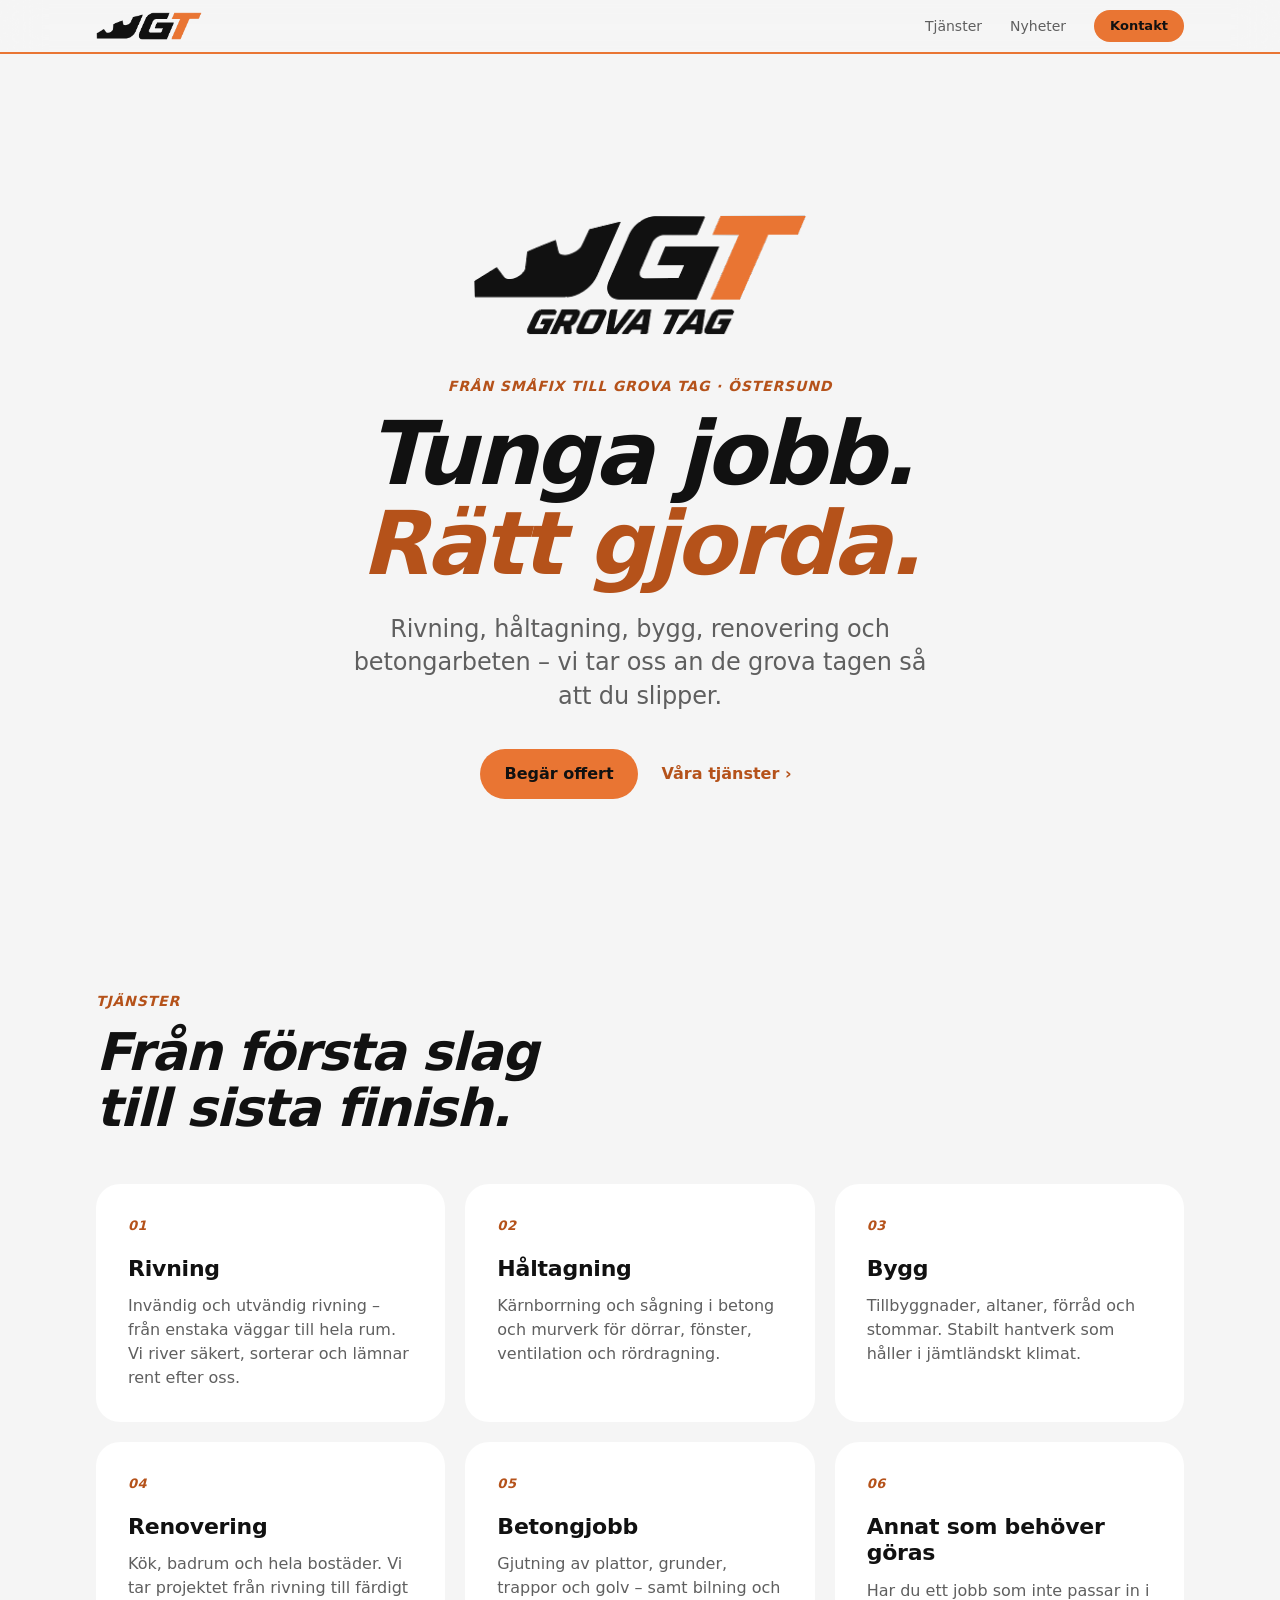
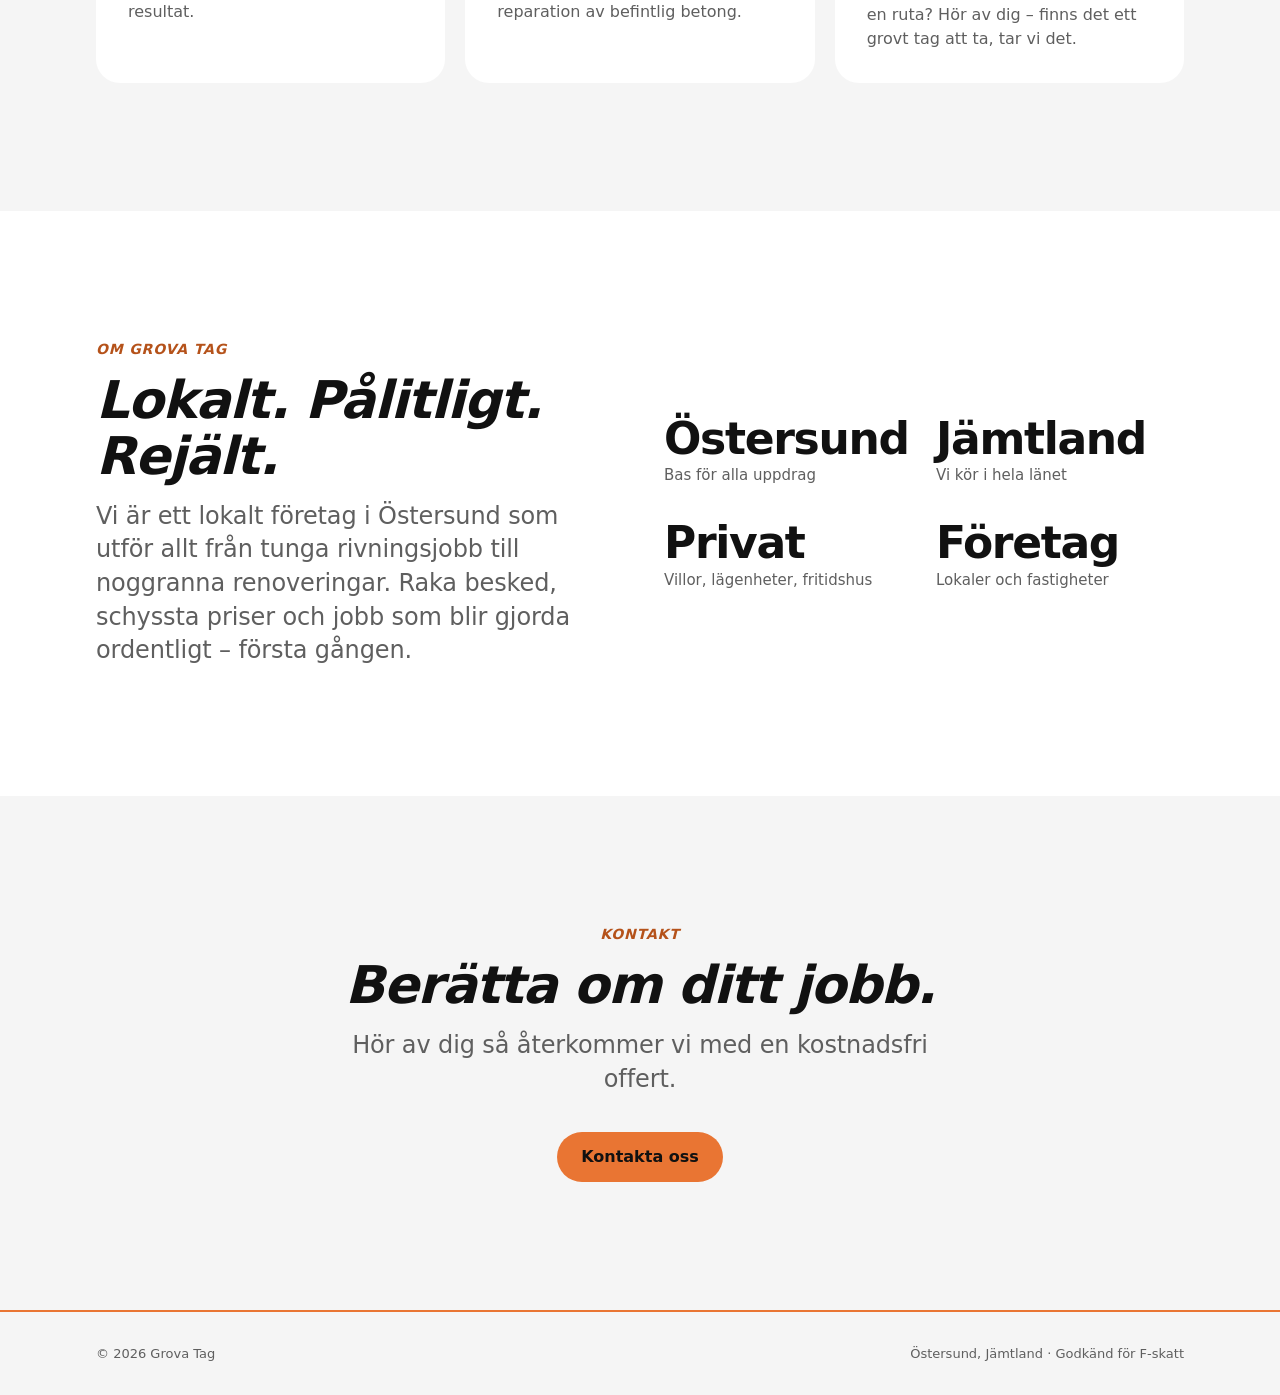
==== index.html @ f28050e4 "Add SEO basics: sitemap, robots.txt, LocalBusiness data, share tags Co-Authored-By: Claude Opus 5.5 " ====
<!doctype html>
<html lang="sv">
<head>
<meta charset="utf-8">
<meta name="viewport" content="width=device-width, initial-scale=1, viewport-fit=cover">
<title>Grova Tag – Rivning, håltagning & bygg i Östersund</title>
<meta name="description" content="Grova Tag utför rivning, håltagning, bygg, renovering och betongjobb i Östersund och hela Jämtland.">
<meta name="theme-color" content="#f5f5f5" media="(prefers-color-scheme: light)">
<meta name="theme-color" content="#0b0b0b" media="(prefers-color-scheme: dark)">
<link rel="icon" href="bilder/favicon.png">
<link rel="stylesheet" href="styles.css">
<link rel="canonical" href="https://grovatag.se/">
<meta property="og:type" content="website">
<meta property="og:url" content="https://grovatag.se/">
<meta property="og:title" content="Grova Tag – Rivning, håltagning &amp; bygg i Östersund">
<meta property="og:description" content="Grova Tag utför rivning, håltagning, bygg, renovering och betongjobb i Östersund och hela Jämtland.">
<meta property="og:image" content="https://grovatag.se/bilder/delning.png">
<meta property="og:locale" content="sv_SE">
<meta property="og:site_name" content="Grova Tag">
<meta property="og:image:width" content="1200">
<meta property="og:image:height" content="630">
<meta name="twitter:card" content="summary_large_image">
<script type="application/ld+json">
{
  "@context": "https://schema.org",
  "@type": "GeneralContractor",
  "name": "Grova Tag",
  "url": "https://grovatag.se/",
  "logo": "https://grovatag.se/bilder/logo.png",
  "image": "https://grovatag.se/bilder/delning.png",
  "telephone": "+46791044493",
  "email": "grovatag@hotmail.com",
  "description": "Rivning, håltagning, bygg, renovering och betongjobb i Östersund och hela Jämtland.",
  "address": { "@type": "PostalAddress", "addressLocality": "Östersund", "addressRegion": "Jämtlands län", "addressCountry": "SE" },
  "areaServed": [{ "@type": "City", "name": "Östersund" }, { "@type": "AdministrativeArea", "name": "Jämtlands län" }]
}
</script>
</head>
<body>
<script>document.body.classList.add('js')</script>

<nav>
  <div class="wrap">
    <a class="logo" href="index.html"><picture><source srcset="bilder/mark-dark.png" media="(prefers-color-scheme: dark)"><img src="bilder/mark.png" alt="Grova Tag" width="341" height="90"></picture></a>
    <ul>
      <li class="wide"><a href="index.html#tjanster">Tjänster</a></li>
      <li><a href="nyheter.html">Nyheter</a></li>
      <li><a class="btn" href="kontakt.html">Kontakt</a></li>
    </ul>
  </div>
</nav>

<main>
  <section class="hero">
    <!-- Desktop-filmklipp: lägg en kort loop (5–10 s, ~1–3 MB) som bilder/hero.mp4. Saknas filen visas den vanliga heron. Nuvarande klipp: pexels.com/video/a-man-is-using-a-power-tool-to-remove-rubble-24964772 av Magda Ehlers (Pexels-licens, fri användning). -->
    <video class="hero-media" autoplay muted loop playsinline aria-hidden="true">
      <source src="bilder/hero.mp4" type="video/mp4" media="(min-width: 60rem)" onerror="this.parentNode.remove()">
    </video>
    <div class="wrap reveal">
      <picture><source srcset="bilder/logo-dark.png" media="(prefers-color-scheme: dark)"><img class="hero-logo" src="bilder/logo.png" alt="" width="341" height="124"></picture>
      <p class="eyebrow">Från småfix till grova tag · Östersund</p>
      <h1>Tunga jobb.<br><span>Rätt gjorda.</span></h1>
      <p class="lead">Rivning, håltagning, bygg, renovering och betongarbeten – vi tar oss an de grova tagen så att du slipper.</p>
      <div class="actions">
        <a class="btn" href="kontakt.html">Begär offert</a>
        <a class="btn ghost" href="#tjanster">Våra tjänster ›</a>
      </div>
    </div>
  </section>

  <section id="tjanster">
    <div class="wrap">
      <div class="head reveal">
        <p class="eyebrow">Tjänster</p>
        <h2>Från första slag<br>till sista finish.</h2>
      </div>
      <div class="grid">
        <article class="card reveal">
          <span class="num">01</span>
          <h3>Rivning</h3>
          <p>Invändig och utvändig rivning – från enstaka väggar till hela rum. Vi river säkert, sorterar och lämnar rent efter oss.</p>
        </article>
        <article class="card reveal">
          <span class="num">02</span>
          <h3>Håltagning</h3>
          <p>Kärnborrning och sågning i betong och murverk för dörrar, fönster, ventilation och rördragning.</p>
        </article>
        <article class="card reveal">
          <span class="num">03</span>
          <h3>Bygg</h3>
          <p>Tillbyggnader, altaner, förråd och stommar. Stabilt hantverk som håller i jämtländskt klimat.</p>
        </article>
        <article class="card reveal">
          <span class="num">04</span>
          <h3>Renovering</h3>
          <p>Kök, badrum och hela bostäder. Vi tar projektet från rivning till färdigt resultat.</p>
        </article>
        <article class="card reveal">
          <span class="num">05</span>
          <h3>Betongjobb</h3>
          <p>Gjutning av plattor, grunder, trappor och golv – samt bilning och reparation av befintlig betong.</p>
        </article>
        <article class="card reveal">
          <span class="num">06</span>
          <h3>Annat som behöver göras</h3>
          <p>Har du ett jobb som inte passar in i en ruta? Hör av dig – finns det ett grovt tag att ta, tar vi det.</p>
        </article>
      </div>
    </div>
  </section>

  <section id="galleri" hidden>
    <div class="wrap">
      <div class="head reveal">
        <p class="eyebrow">Galleri</p>
        <h2>Tidigare jobb.</h2>
        <p class="lead">Ett urval av uppdrag vi gjort runt om i Jämtland.</p>
      </div>

      <div class="filters reveal" role="group" aria-label="Filtrera efter kategori">
        <button type="button" data-cat="alla" aria-pressed="true">Alla</button>
        <button type="button" data-cat="rivning" aria-pressed="false">Rivning</button>
        <button type="button" data-cat="haltagning" aria-pressed="false">Håltagning</button>
        <button type="button" data-cat="bygg" aria-pressed="false">Bygg</button>
        <button type="button" data-cat="renovering" aria-pressed="false">Renovering</button>
        <button type="button" data-cat="betong" aria-pressed="false">Betong</button>
        <button type="button" data-cat="ovrigt" aria-pressed="false">Övrigt</button>
      </div>

      <!--
        Lägg bilder i mappen "bilder/" med namnen nedan (eller ändra src).
        Nytt jobb: kopiera en <figure>, sätt data-cat till en av kategorierna ovan.
        Saknas bilden visas en randig platshållare.
      -->
      <div class="gallery reveal">
        <figure data-cat="rivning"><img src="bilder/rivning-1.jpg" alt="Köksrivning" loading="lazy" onerror="this.remove()"><figcaption><small>Rivning</small>Köksrivning</figcaption></figure>
        <figure data-cat="rivning"><img src="bilder/rivning-2.jpg" alt="Rivning av innervägg" loading="lazy" onerror="this.remove()"><figcaption><small>Rivning</small>Rivning av innervägg</figcaption></figure>
        <figure data-cat="haltagning"><img src="bilder/haltagning-1.jpg" alt="Dörröppning i betongvägg" loading="lazy" onerror="this.remove()"><figcaption><small>Håltagning</small>Dörröppning i betongvägg</figcaption></figure>
        <figure data-cat="haltagning"><img src="bilder/haltagning-2.jpg" alt="Kärnborrning för ventilation" loading="lazy" onerror="this.remove()"><figcaption><small>Håltagning</small>Kärnborrning för ventilation</figcaption></figure>
        <figure data-cat="bygg"><img src="bilder/bygg-1.jpg" alt="Altanbygge" loading="lazy" onerror="this.remove()"><figcaption><small>Bygg</small>Altanbygge</figcaption></figure>
        <figure data-cat="bygg"><img src="bilder/bygg-2.jpg" alt="Förråd" loading="lazy" onerror="this.remove()"><figcaption><small>Bygg</small>Förråd</figcaption></figure>
        <figure data-cat="renovering"><img src="bilder/renovering-1.jpg" alt="Badrumsrenovering" loading="lazy" onerror="this.remove()"><figcaption><small>Renovering</small>Badrumsrenovering</figcaption></figure>
        <figure data-cat="renovering"><img src="bilder/renovering-2.jpg" alt="Nytt kök" loading="lazy" onerror="this.remove()"><figcaption><small>Renovering</small>Nytt kök</figcaption></figure>
        <figure data-cat="betong"><img src="bilder/betong-1.jpg" alt="Gjuten platta" loading="lazy" onerror="this.remove()"><figcaption><small>Betong</small>Gjuten platta</figcaption></figure>
        <figure data-cat="betong"><img src="bilder/betong-2.jpg" alt="Betongtrappa" loading="lazy" onerror="this.remove()"><figcaption><small>Betong</small>Betongtrappa</figcaption></figure>
        <figure data-cat="ovrigt"><img src="bilder/ovrigt-1.jpg" alt="Markarbete" loading="lazy" onerror="this.remove()"><figcaption><small>Övrigt</small>Markarbete</figcaption></figure>
        <figure data-cat="ovrigt"><img src="bilder/ovrigt-2.jpg" alt="Bortforsling" loading="lazy" onerror="this.remove()"><figcaption><small>Övrigt</small>Bortforsling</figcaption></figure>
      </div>
    </div>
  </section>

  <section class="about" id="om">
    <div class="wrap">
      <div class="reveal">
        <p class="eyebrow">Om Grova Tag</p>
        <h2>Lokalt. Pålitligt. Rejält.</h2>
        <p class="lead" style="margin-top:1rem">Vi är ett lokalt företag i Östersund som utför allt från tunga rivningsjobb till noggranna renoveringar. Raka besked, schyssta priser och jobb som blir gjorda ordentligt – första gången.</p>
      </div>
      <div class="facts reveal">
        <div><strong>Östersund</strong><span>Bas för alla uppdrag</span></div>
        <div><strong>Jämtland</strong><span>Vi kör i hela länet</span></div>
        <div><strong>Privat</strong><span>Villor, lägenheter, fritidshus</span></div>
        <div><strong>Företag</strong><span>Lokaler och fastigheter</span></div>
      </div>
    </div>
  </section>

  <section class="cta">
    <div class="wrap reveal">
      <p class="eyebrow">Kontakt</p>
      <h2>Berätta om ditt jobb.</h2>
      <p class="lead">Hör av dig så återkommer vi med en kostnadsfri offert.</p>
      <a class="btn" href="kontakt.html">Kontakta oss</a>
    </div>
  </section>
</main>

<dialog class="lightbox" aria-label="Förstorad bild"><img src="" alt=""></dialog>

<footer>
  <div class="wrap">
    <span>© <span id="year">2026</span> Grova Tag</span>
    <span>Östersund, Jämtland · Godkänd för F-skatt</span>
  </div>
</footer>

<script src="script.js"></script>
</body>
</html>
---- styles.css ----
:root {
  --bg: #f5f5f5;
  --surface: #ffffff;
  --text: #111111;
  --muted: #5f5f5f;
  --accent: #e97533;          /* logotypens orange: knappar, linjer, fokus */
  --accent-ink: #b5521a;      /* mörkare orange för text, klarar kontrastkrav på ljus bakgrund */
  --accent-text: #111111;
  --line: rgba(0, 0, 0, 0.08);
  --nav: rgba(245, 245, 245, 0.72);
  --radius: 1.5rem;
  --ease: cubic-bezier(0.2, 0.8, 0.2, 1);
  font: 100%/1.5 -apple-system, BlinkMacSystemFont, "SF Pro Text", system-ui, "Segoe UI", Roboto, sans-serif;
  color-scheme: light dark;
}
@media (prefers-color-scheme: dark) {
  :root {
    --bg: #0b0b0b;
    --surface: #1a1a1a;
    --text: #ffffff;
    --muted: #a3a3a3;
    --accent-ink: #f08a4b;
    --line: rgba(255, 255, 255, 0.12);
    --nav: rgba(11, 11, 11, 0.72);
  }
}

* { box-sizing: border-box; margin: 0; }
html { scroll-behavior: smooth; scroll-padding-top: 4rem; }
body { background: var(--bg); color: var(--text); -webkit-font-smoothing: antialiased; -webkit-tap-highlight-color: transparent; }
a { color: inherit; text-decoration: none; }
.wrap { width: min(68rem, 100% - 2.5rem); margin-inline: auto; }

/* Translucent nav — content scrolls under it */
nav {
  position: sticky; top: 0; z-index: 10;
  background: var(--nav);
  backdrop-filter: blur(20px) saturate(180%);
  -webkit-backdrop-filter: blur(20px) saturate(180%);
  border-bottom: 2px solid var(--accent);  /* orange linje som i logotypmaterialet */
}
nav .wrap { display: flex; align-items: center; justify-content: space-between; height: 3.25rem; }
.logo img { display: block; height: 1.75rem; width: auto; }
nav ul { display: flex; align-items: center; gap: 1.75rem; list-style: none; padding: 0; font-size: 0.875rem; }
nav ul a { color: var(--muted); transition: color 150ms ease-out; }
nav ul a:hover, nav ul a[aria-current="page"] { color: var(--text); }
@media (max-width: 40rem) {
  nav ul { gap: 1rem; font-size: 0.8125rem; }
  nav ul .wide { display: none; }
}

.btn {
  display: inline-block; padding: 0.8rem 1.5rem; border-radius: 999px; border: 0; cursor: pointer;
  background: var(--accent); color: var(--accent-text); font: inherit; font-weight: 600; font-size: 1rem;
  transition: transform 100ms ease-out, filter 150ms ease-out;
  user-select: none;
}
.btn:hover { filter: brightness(1.08); }
.btn:active { transform: scale(0.97); }  /* feedback on press, not release */
.btn.ghost { background: transparent; color: var(--accent-ink); padding-inline: 0.5rem; }
nav ul a.btn { padding: 0.4rem 1rem; font-size: 0.8125rem; color: var(--accent-text); }

/* Typography: heavy italic display type echoes the GROVA TAG wordmark; tight tracking on large type, relaxed on body */
h1, h2 { font-weight: 800; font-style: italic; font-optical-sizing: auto; }
h1 { font-size: clamp(2.75rem, 8vw, 5.5rem); line-height: 1.02; letter-spacing: -0.035em; }
h2 { font-size: clamp(2rem, 5vw, 3.25rem); line-height: 1.08; letter-spacing: -0.025em; }
h3 { font-size: 1.375rem; line-height: 1.2; letter-spacing: -0.01em; font-weight: 600; }
.eyebrow { color: var(--accent-ink); font-weight: 800; font-style: italic; text-transform: uppercase; font-size: 0.875rem; letter-spacing: 0.06em; margin-bottom: 0.75rem; }
.lead { font-size: clamp(1.1875rem, 2.2vw, 1.5rem); line-height: 1.4; color: var(--muted); letter-spacing: -0.005em; max-width: 38rem; }

section { padding-block: clamp(4.5rem, 10vw, 8rem); }

.hero { text-align: center; padding-top: clamp(5rem, 14vw, 10rem); padding-bottom: clamp(2rem, 5vw, 4rem); }
.hero .lead { margin: 1.5rem auto 2.25rem; }
.hero-logo { display: block; width: min(21rem, 72vw); height: auto; margin: 0 auto 2.5rem; }
.hero h1 span { color: var(--accent-ink); }
/* Desktop with video: dark band, text left, footage fading in from the right */
.hero-media { display: none; }
@media (min-width: 60rem) {
  .hero:has(.hero-media) {
    position: relative; overflow: hidden; text-align: left; background: #0b0b0b;
    min-height: min(38rem, 80vh); display: flex; align-items: center; padding-block: 4rem;
    --text: #ffffff; --muted: #c4c4c4; --accent-ink: #f08a4b; color: var(--text);
  }
  .hero:has(.hero-media) .hero-media {
    display: block; position: absolute; inset: 0; width: 100%; height: 100%; object-fit: cover;
    filter: saturate(0.8) contrast(1.05);
  }
  /* full-bleed footage under a scrim: solid behind the text, opening up to the right, fading out at the bottom */
  .hero:has(.hero-media)::after {
    content: ""; position: absolute; inset: 0; pointer-events: none;
    background:
      linear-gradient(to top, #0b0b0b, transparent 30%),
      linear-gradient(to right, rgba(11, 11, 11, 0.95) 25%, rgba(11, 11, 11, 0.7) 50%, rgba(11, 11, 11, 0.35));
  }
  .hero:has(.hero-media) .wrap { position: relative; z-index: 1; }
  .hero:has(.hero-media) .hero-logo { display: none; }  /* already in the nav */
  .hero:has(.hero-media) h1 { text-shadow: 0 2px 24px rgba(0, 0, 0, 0.5); }
  .hero:has(.hero-media) .lead { margin-inline: 0; max-width: 32rem; }
  .hero:has(.hero-media) .actions { justify-content: flex-start; }
}
.actions { display: flex; gap: 1rem; justify-content: center; flex-wrap: wrap; align-items: center; }

/* Sub-page header */
.page-head { padding-bottom: 0; }
.page-head h1 { font-size: clamp(2.5rem, 6.5vw, 4.5rem); }
.page-head .lead { margin-top: 1.25rem; }

.head { margin-bottom: 3rem; }
.head .lead { margin-top: 1rem; }

.grid { display: grid; gap: 1.25rem; grid-template-columns: repeat(auto-fit, minmax(17rem, 1fr)); }
.card {
  background: var(--surface); border-radius: var(--radius); padding: 2rem;
  display: flex; flex-direction: column; gap: 0.75rem;
  transition: transform 400ms var(--ease), box-shadow 400ms var(--ease);
}
@media (hover: hover) {
  .card:hover { transform: translateY(-4px); box-shadow: 0 1.25rem 2.5rem -1rem rgba(0, 0, 0, 0.18); }
}
.card .num { font-size: 0.8125rem; font-weight: 800; font-style: italic; color: var(--accent-ink); letter-spacing: 0.04em; }
.card p { color: var(--muted); }
.card h3 { margin-top: 0.5rem; }  /* titles line up across cards regardless of text length */

/* Gallery: segmented filter + photo grid */
.filters {
  display: flex; gap: 0.5rem; margin-bottom: 2rem;
  overflow-x: auto; scrollbar-width: none; padding-bottom: 0.25rem;
}
.filters::-webkit-scrollbar { display: none; }
.filters button {
  border: 0; cursor: pointer; white-space: nowrap; user-select: none;
  background: var(--surface); color: var(--text);
  font: inherit; font-size: 0.875rem; font-weight: 500;
  padding: 0.55rem 1.1rem; border-radius: 999px;
  transition: transform 100ms ease-out, background-color 200ms ease-out, color 200ms ease-out;
}
.filters button:active { transform: scale(0.95); }
.filters button[aria-pressed="true"] { background: var(--text); color: var(--bg); }

.gallery { display: grid; gap: 1rem; grid-template-columns: repeat(auto-fill, minmax(16rem, 1fr)); }
.gallery figure {
  position: relative; aspect-ratio: 4 / 3; border-radius: 1.25rem; overflow: hidden;
  /* Placeholder look until a real photo is added */
  background: repeating-linear-gradient(135deg, var(--surface) 0 1.25rem, var(--bg) 1.25rem 2.5rem);
  border: 1px solid var(--line);
  animation: pop 400ms var(--ease);
}
.gallery img {
  width: 100%; height: 100%; object-fit: cover; display: block; cursor: zoom-in;
  transition: transform 600ms var(--ease);
}
@media (hover: hover) { .gallery figure:hover img { transform: scale(1.04); } }
.gallery figcaption {
  position: absolute; inset: auto 0 0; padding: 2.5rem 1.1rem 0.9rem;
  background: linear-gradient(transparent, rgba(0, 0, 0, 0.65));
  color: #fff; font-size: 0.9375rem; font-weight: 600; letter-spacing: -0.005em;
  pointer-events: none;
}
.gallery figcaption small { display: block; font-weight: 500; font-size: 0.75rem; opacity: 0.8; letter-spacing: 0.02em; }
@keyframes pop { from { opacity: 0; transform: scale(0.96); } }

.lightbox {
  border: 0; padding: 0; background: transparent; max-width: min(92vw, 72rem); max-height: 90vh;
  margin: auto; cursor: zoom-out;
}
.lightbox[open] { animation: pop 300ms var(--ease); }
.lightbox::backdrop { background: rgba(0, 0, 0, 0.8); backdrop-filter: blur(12px); -webkit-backdrop-filter: blur(12px); }
.lightbox img { display: block; max-width: 100%; max-height: 90vh; border-radius: 1rem; }

.about { background: var(--surface); }
.about .wrap { display: grid; gap: 3rem; grid-template-columns: repeat(auto-fit, minmax(18rem, 1fr)); align-items: center; }
.facts { display: grid; grid-template-columns: 1fr 1fr; gap: 2rem 1.5rem; }
.facts strong { display: block; font-size: clamp(2rem, 4vw, 2.75rem); letter-spacing: -0.03em; line-height: 1.1; }
.facts span { color: var(--muted); font-size: 0.9375rem; }

.cta { text-align: center; }
.cta .lead { margin: 1rem auto 2.25rem; }

/* News */
.news { display: grid; gap: 1rem; }
.news article { max-width: 46rem; background: var(--surface); border-radius: var(--radius); padding: 2rem; }  /* max-width keeps the column left-aligned with the page heading */
.news time { color: var(--muted); font-size: 0.8125rem; font-weight: 600; letter-spacing: 0.02em; }
.news h2 { font-size: 1.625rem; letter-spacing: -0.02em; margin: 0.5rem 0 0.75rem; }
.news p { color: var(--muted); }
.news p + p { margin-top: 0.75rem; }

/* Contact */
.contact-grid { display: grid; gap: 1.25rem; grid-template-columns: repeat(auto-fit, minmax(18rem, 1fr)); align-items: start; }
.contact-info { display: grid; gap: 1rem; }
.contact-info > * { background: var(--surface); border-radius: var(--radius); padding: 1.5rem; display: block; }
.contact-info a { transition: transform 100ms ease-out; }
.contact-info a:active { transform: scale(0.98); }
.contact-info small { display: block; color: var(--muted); font-size: 0.8125rem; margin-bottom: 0.25rem; }
.contact-info b { font-size: 1.125rem; font-weight: 600; letter-spacing: -0.01em; }

form { background: var(--surface); border-radius: var(--radius); padding: 2rem; display: grid; gap: 1.1rem; }
label { display: grid; gap: 0.4rem; font-size: 0.875rem; font-weight: 500; }
input, select, textarea {
  font: inherit; font-size: 1rem; /* 16px stops iOS zooming on focus */
  color: var(--text); background: var(--bg);
  border: 1px solid var(--line); border-radius: 0.75rem; padding: 0.8rem 1rem; width: 100%;
  transition: border-color 150ms ease-out, box-shadow 150ms ease-out;
}
textarea { min-height: 8rem; resize: vertical; }
input:focus, select:focus, textarea:focus { outline: none; border-color: var(--accent); box-shadow: 0 0 0 3px color-mix(in srgb, var(--accent) 25%, transparent); }
.form-row { display: grid; gap: 1.1rem; grid-template-columns: repeat(auto-fit, minmax(12rem, 1fr)); }
form .note { color: var(--muted); font-size: 0.8125rem; }

footer { border-top: 2px solid var(--accent); padding-block: 2rem; color: var(--muted); font-size: 0.8125rem; }
footer .wrap { display: flex; justify-content: space-between; flex-wrap: wrap; gap: 0.5rem; }

/* Gentle reveal on scroll; only applied when JS is running */
.js .reveal { opacity: 0; transform: translateY(1.5rem); transition: opacity 700ms ease-out, transform 700ms var(--ease); }
.js .reveal.in { opacity: 1; transform: none; }

@media (prefers-reduced-motion: reduce) {
  html { scroll-behavior: auto; }
  .js .reveal { transform: none; transition: opacity 300ms ease; }
  .card, .btn, .contact-info a, .filters button, .gallery img { transition: none; }
  .card:hover, .gallery figure:hover img { transform: none; }
  .gallery figure, .lightbox[open] { animation: none; }
}
@media (prefers-reduced-transparency: reduce) {
  nav { background: var(--bg); backdrop-filter: none; -webkit-backdrop-filter: none; }
}
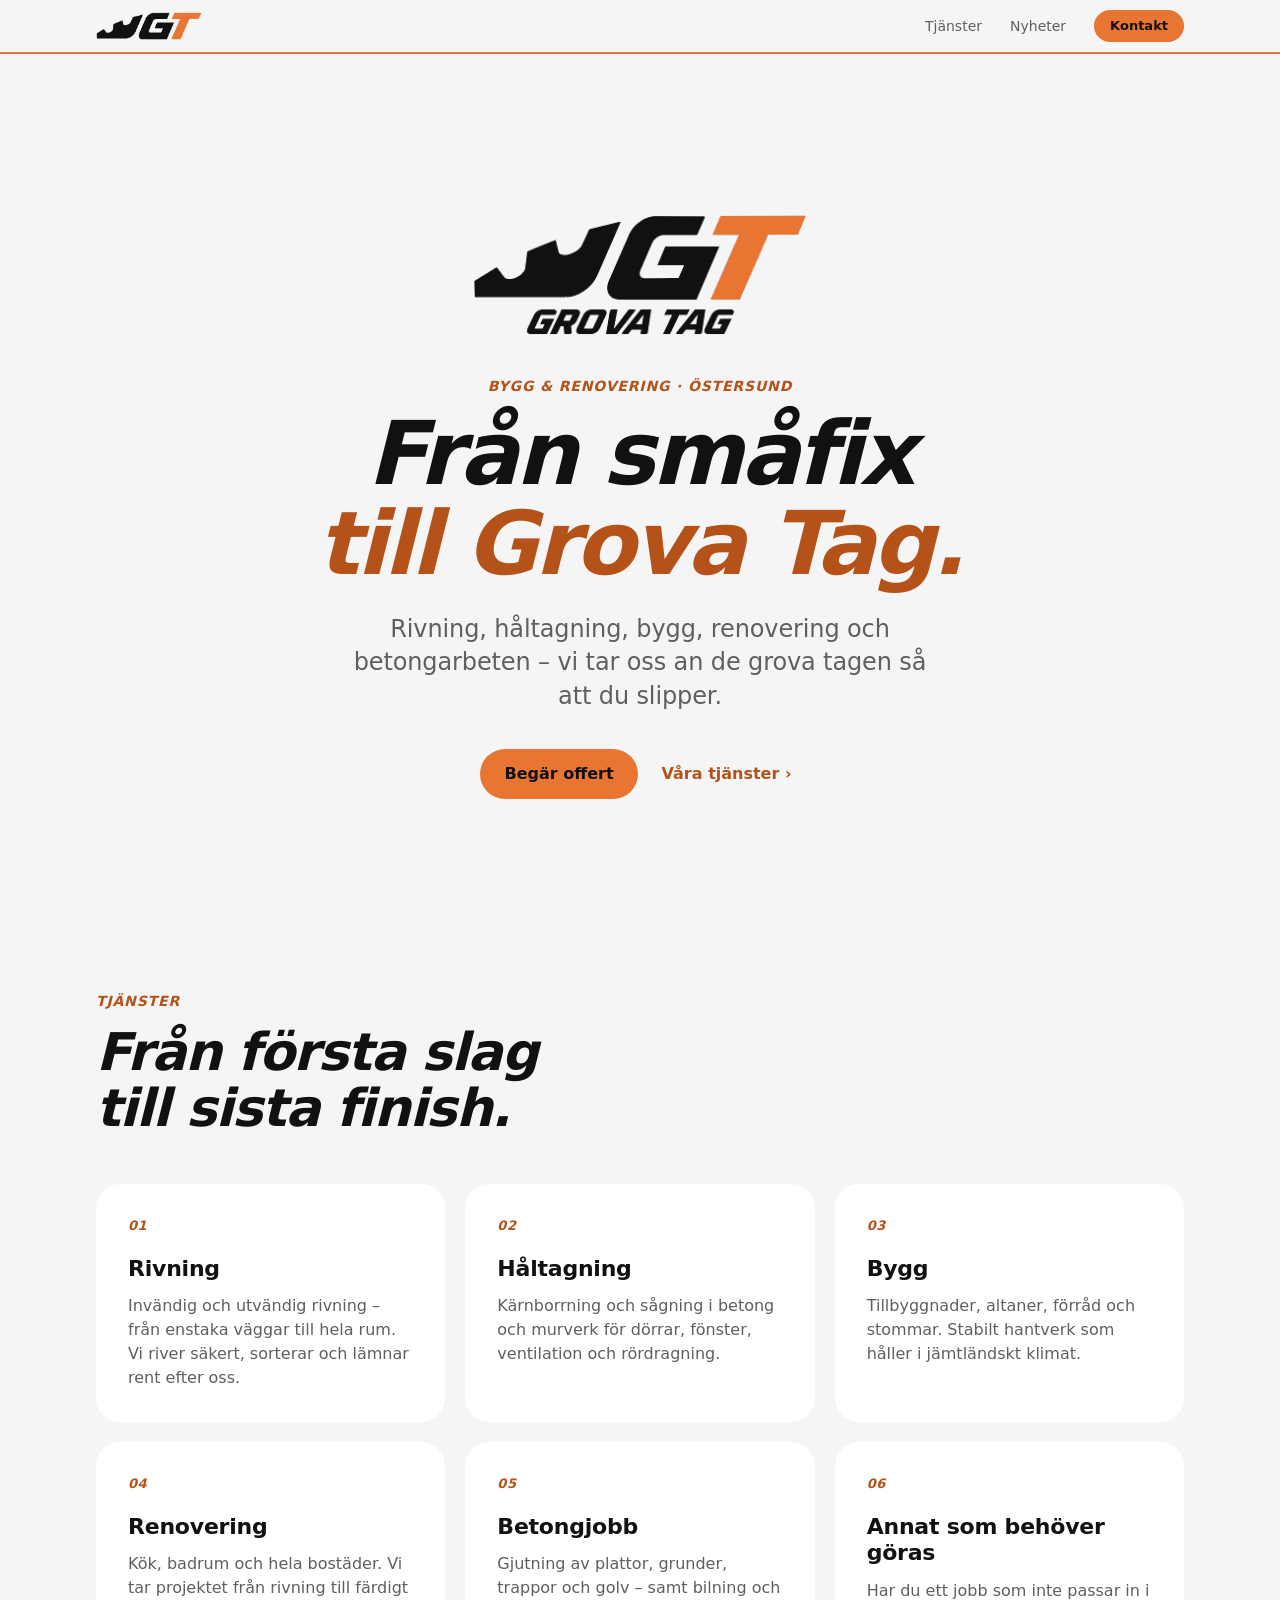
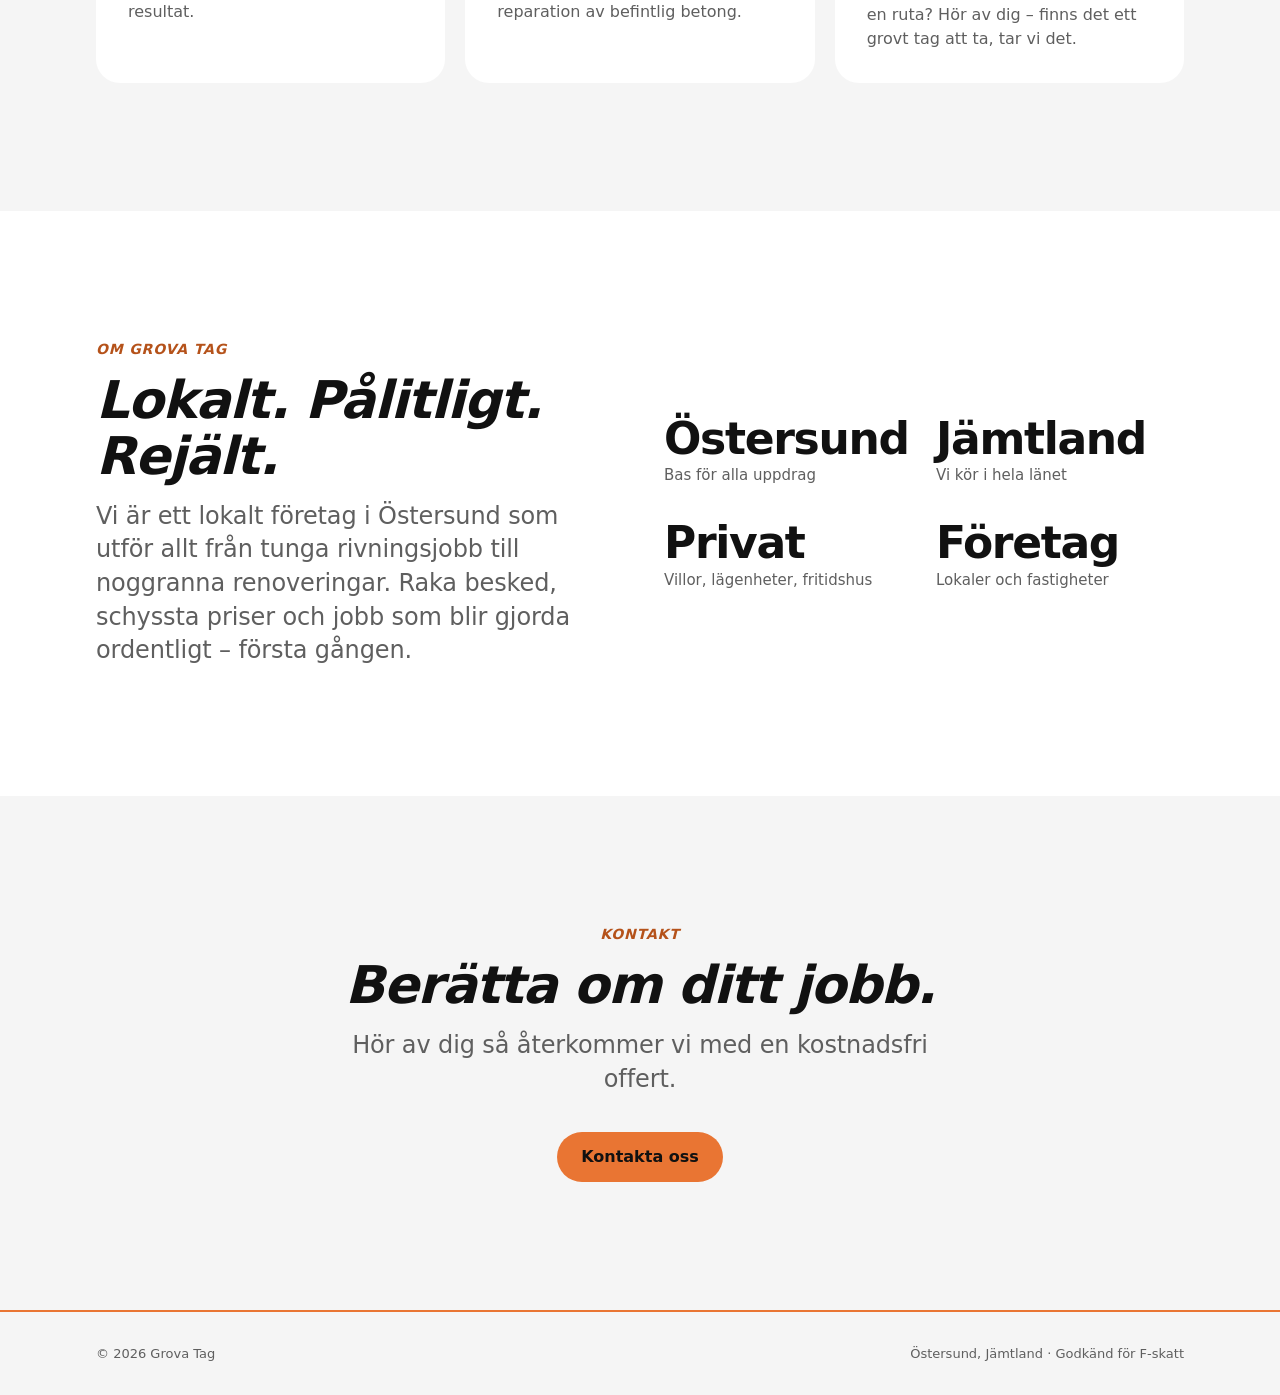
==== commit 397f6a1f: "Change hero headline to "Från småfix till Grova Tag" Co-Authored-By: Claude Opus 5.5 <noreply@anthro" ====
--- a/index.html
+++ b/index.html
@@ -58,8 +58,8 @@
     </video>
     <div class="wrap reveal">
       <picture><source srcset="bilder/logo-dark.png" media="(prefers-color-scheme: dark)"><img class="hero-logo" src="bilder/logo.png" alt="" width="341" height="124"></picture>
-      <p class="eyebrow">Från småfix till grova tag · Östersund</p>
-      <h1>Tunga jobb.<br><span>Rätt gjorda.</span></h1>
+      <p class="eyebrow">Bygg &amp; renovering · Östersund</p>
+      <h1>Från småfix<br><span>till Grova Tag.</span></h1>
       <p class="lead">Rivning, håltagning, bygg, renovering och betongarbeten – vi tar oss an de grova tagen så att du slipper.</p>
       <div class="actions">
         <a class="btn" href="kontakt.html">Begär offert</a>
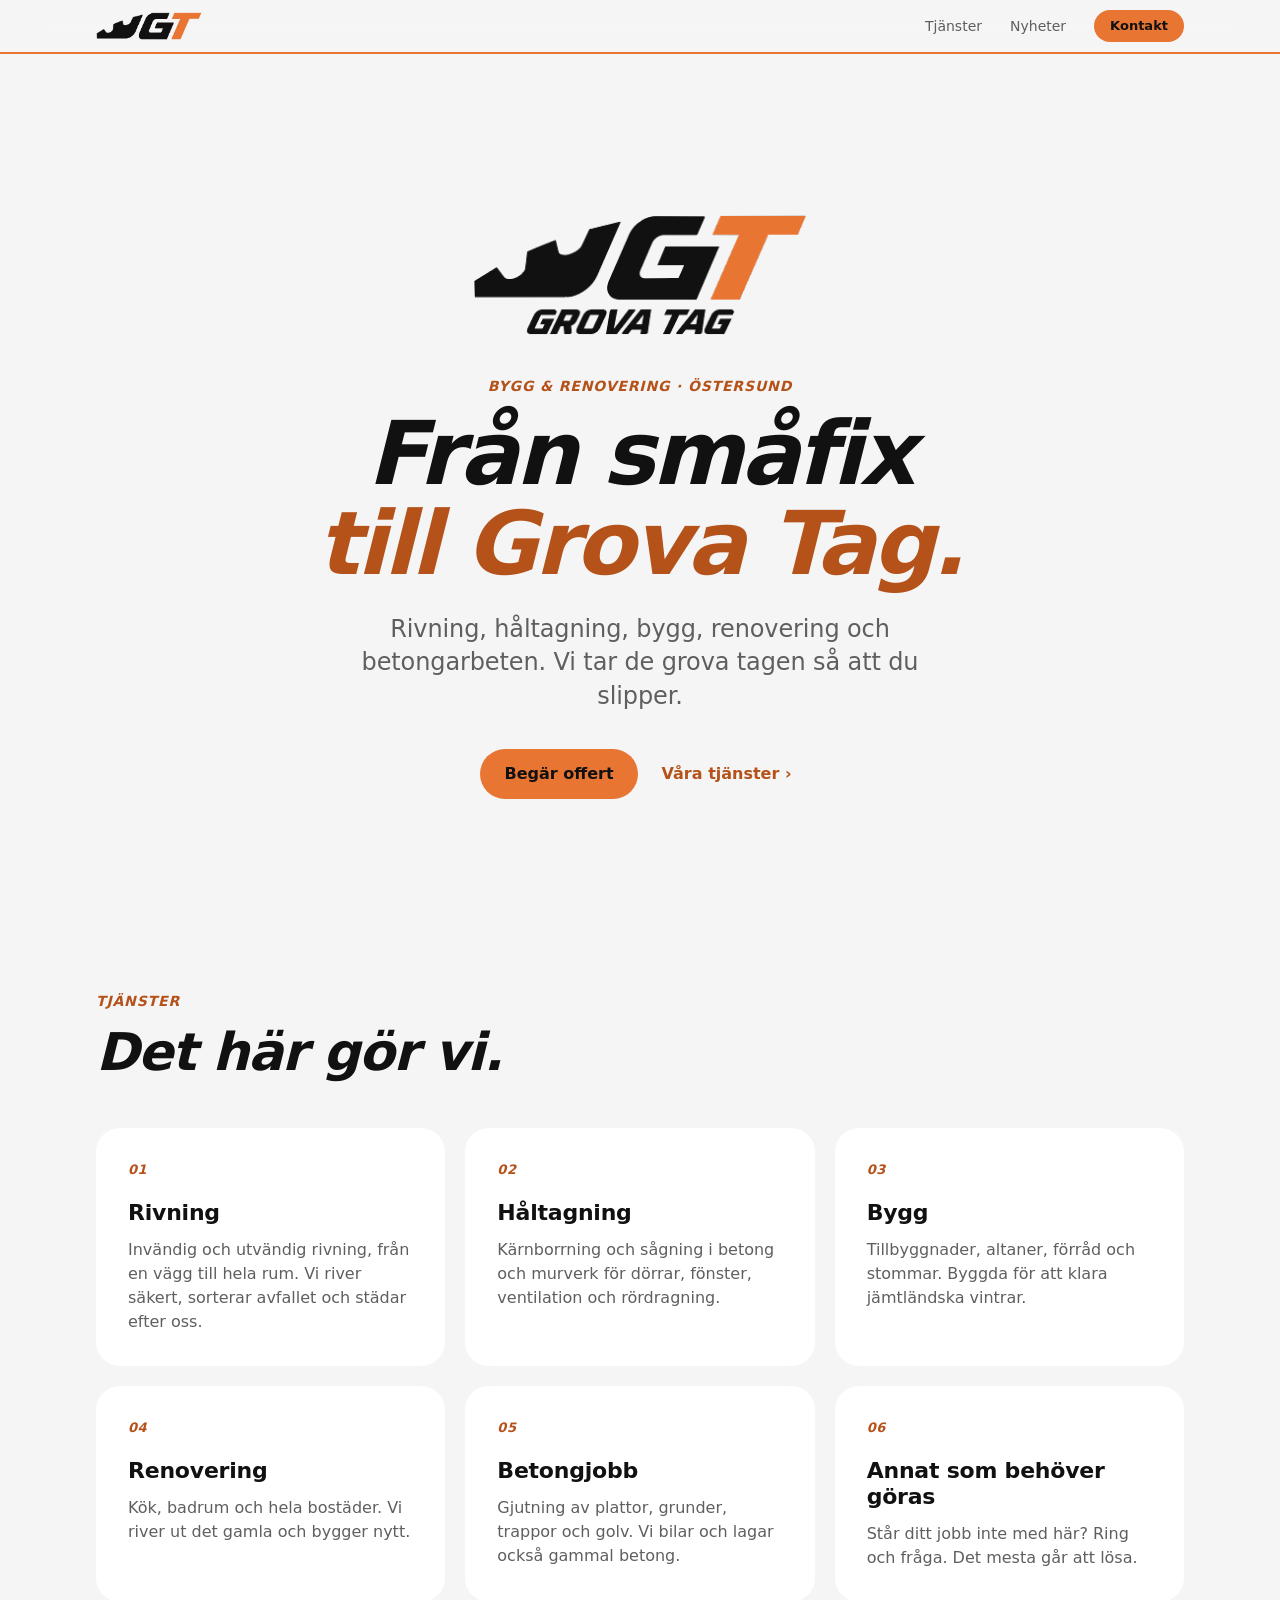
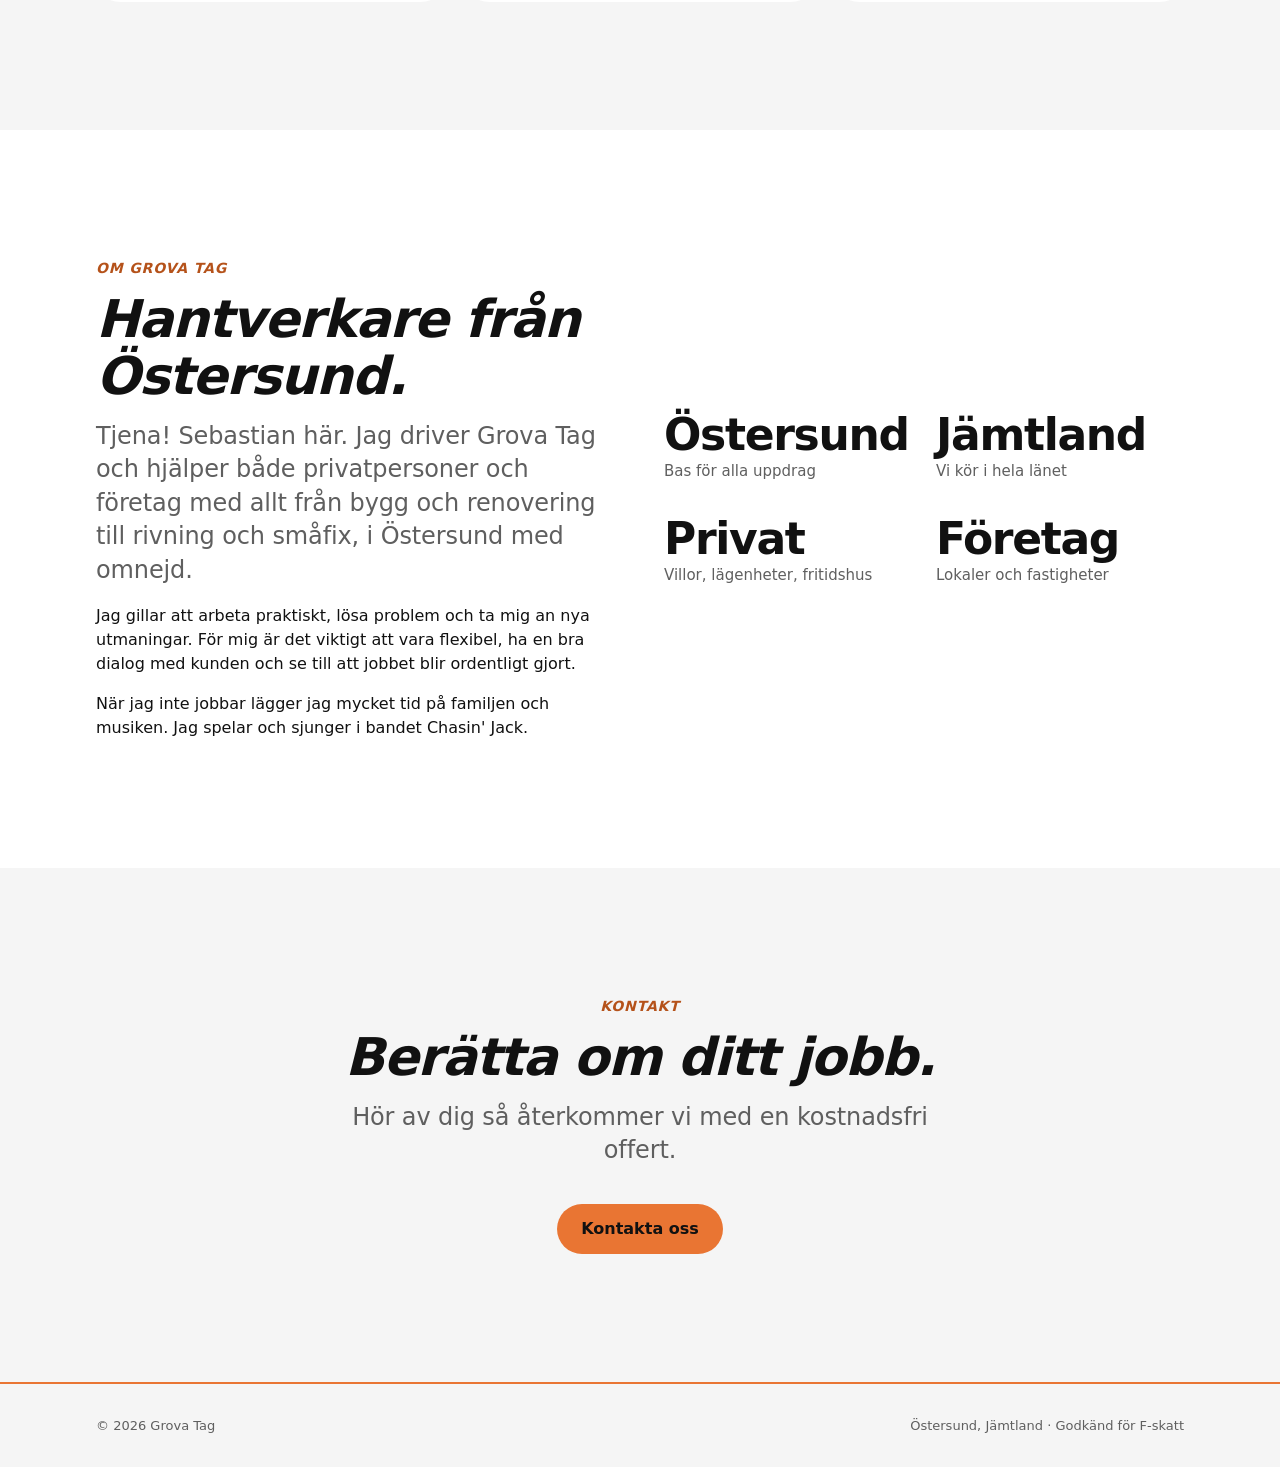
==== commit 3d7600e4: "Add Sebastian's about text and rewrite homepage copy Replace the generic about paragraph with Sebast" ====
--- a/index.html
+++ b/index.html
@@ -60,7 +60,7 @@
       <picture><source srcset="bilder/logo-dark.png" media="(prefers-color-scheme: dark)"><img class="hero-logo" src="bilder/logo.png" alt="" width="341" height="124"></picture>
       <p class="eyebrow">Bygg &amp; renovering · Östersund</p>
       <h1>Från småfix<br><span>till Grova Tag.</span></h1>
-      <p class="lead">Rivning, håltagning, bygg, renovering och betongarbeten – vi tar oss an de grova tagen så att du slipper.</p>
+      <p class="lead">Rivning, håltagning, bygg, renovering och betongarbeten. Vi tar de grova tagen så att du slipper.</p>
       <div class="actions">
         <a class="btn" href="kontakt.html">Begär offert</a>
         <a class="btn ghost" href="#tjanster">Våra tjänster ›</a>
@@ -72,13 +72,13 @@
     <div class="wrap">
       <div class="head reveal">
         <p class="eyebrow">Tjänster</p>
-        <h2>Från första slag<br>till sista finish.</h2>
+        <h2>Det här gör vi.</h2>
       </div>
       <div class="grid">
         <article class="card reveal">
           <span class="num">01</span>
           <h3>Rivning</h3>
-          <p>Invändig och utvändig rivning – från enstaka väggar till hela rum. Vi river säkert, sorterar och lämnar rent efter oss.</p>
+          <p>Invändig och utvändig rivning, från en vägg till hela rum. Vi river säkert, sorterar avfallet och städar efter oss.</p>
         </article>
         <article class="card reveal">
           <span class="num">02</span>
@@ -88,22 +88,22 @@
         <article class="card reveal">
           <span class="num">03</span>
           <h3>Bygg</h3>
-          <p>Tillbyggnader, altaner, förråd och stommar. Stabilt hantverk som håller i jämtländskt klimat.</p>
+          <p>Tillbyggnader, altaner, förråd och stommar. Byggda för att klara jämtländska vintrar.</p>
         </article>
         <article class="card reveal">
           <span class="num">04</span>
           <h3>Renovering</h3>
-          <p>Kök, badrum och hela bostäder. Vi tar projektet från rivning till färdigt resultat.</p>
+          <p>Kök, badrum och hela bostäder. Vi river ut det gamla och bygger nytt.</p>
         </article>
         <article class="card reveal">
           <span class="num">05</span>
           <h3>Betongjobb</h3>
-          <p>Gjutning av plattor, grunder, trappor och golv – samt bilning och reparation av befintlig betong.</p>
+          <p>Gjutning av plattor, grunder, trappor och golv. Vi bilar och lagar också gammal betong.</p>
         </article>
         <article class="card reveal">
           <span class="num">06</span>
           <h3>Annat som behöver göras</h3>
-          <p>Har du ett jobb som inte passar in i en ruta? Hör av dig – finns det ett grovt tag att ta, tar vi det.</p>
+          <p>Står ditt jobb inte med här? Ring och fråga. Det mesta går att lösa.</p>
         </article>
       </div>
     </div>
@@ -153,8 +153,10 @@
     <div class="wrap">
       <div class="reveal">
         <p class="eyebrow">Om Grova Tag</p>
-        <h2>Lokalt. Pålitligt. Rejält.</h2>
-        <p class="lead" style="margin-top:1rem">Vi är ett lokalt företag i Östersund som utför allt från tunga rivningsjobb till noggranna renoveringar. Raka besked, schyssta priser och jobb som blir gjorda ordentligt – första gången.</p>
+        <h2>Hantverkare från Östersund.</h2>
+        <p class="lead" style="margin-top:1rem">Tjena! Sebastian här. Jag driver Grova Tag och hjälper både privatpersoner och företag med allt från bygg och renovering till rivning och småfix, i Östersund med omnejd.</p>
+        <p style="margin-top:1rem">Jag gillar att arbeta praktiskt, lösa problem och ta mig an nya utmaningar. För mig är det viktigt att vara flexibel, ha en bra dialog med kunden och se till att jobbet blir ordentligt gjort.</p>
+        <p style="margin-top:1rem">När jag inte jobbar lägger jag mycket tid på familjen och musiken. Jag spelar och sjunger i bandet Chasin' Jack.</p>
       </div>
       <div class="facts reveal">
         <div><strong>Östersund</strong><span>Bas för alla uppdrag</span></div>
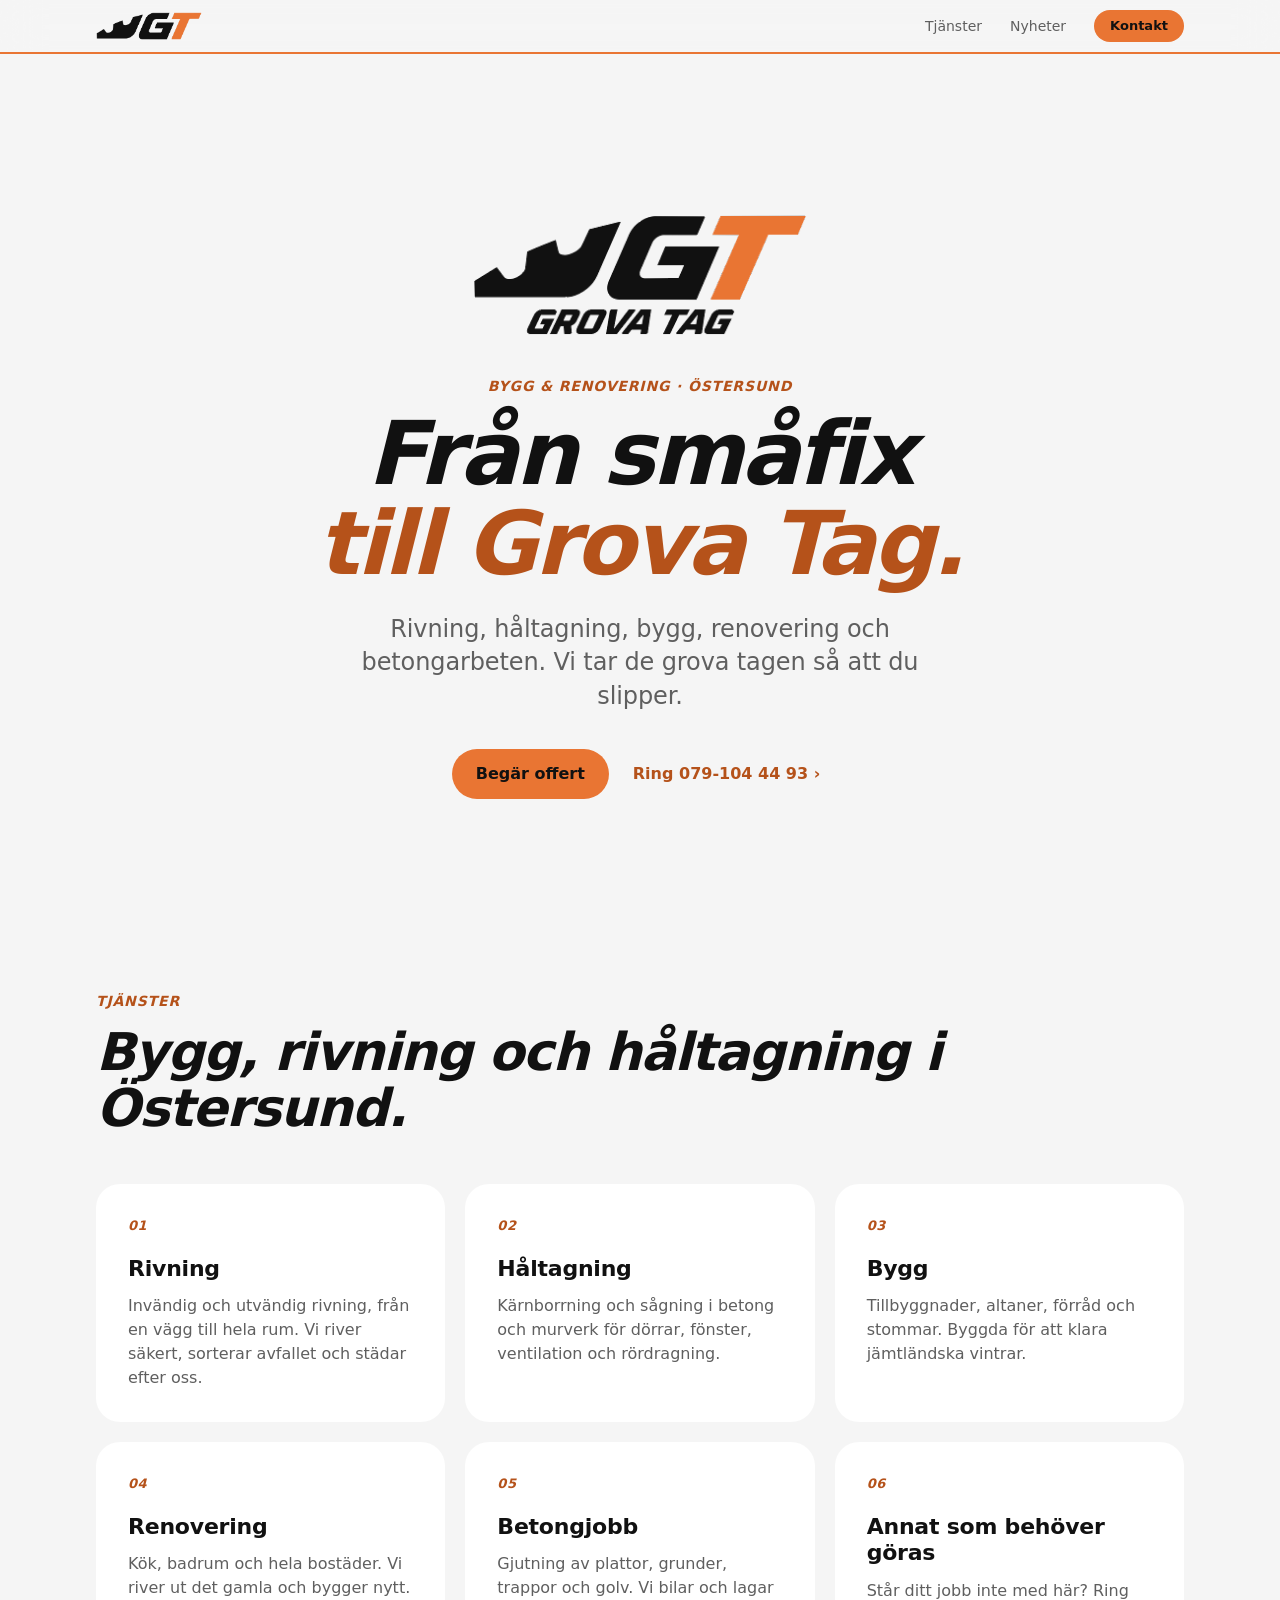
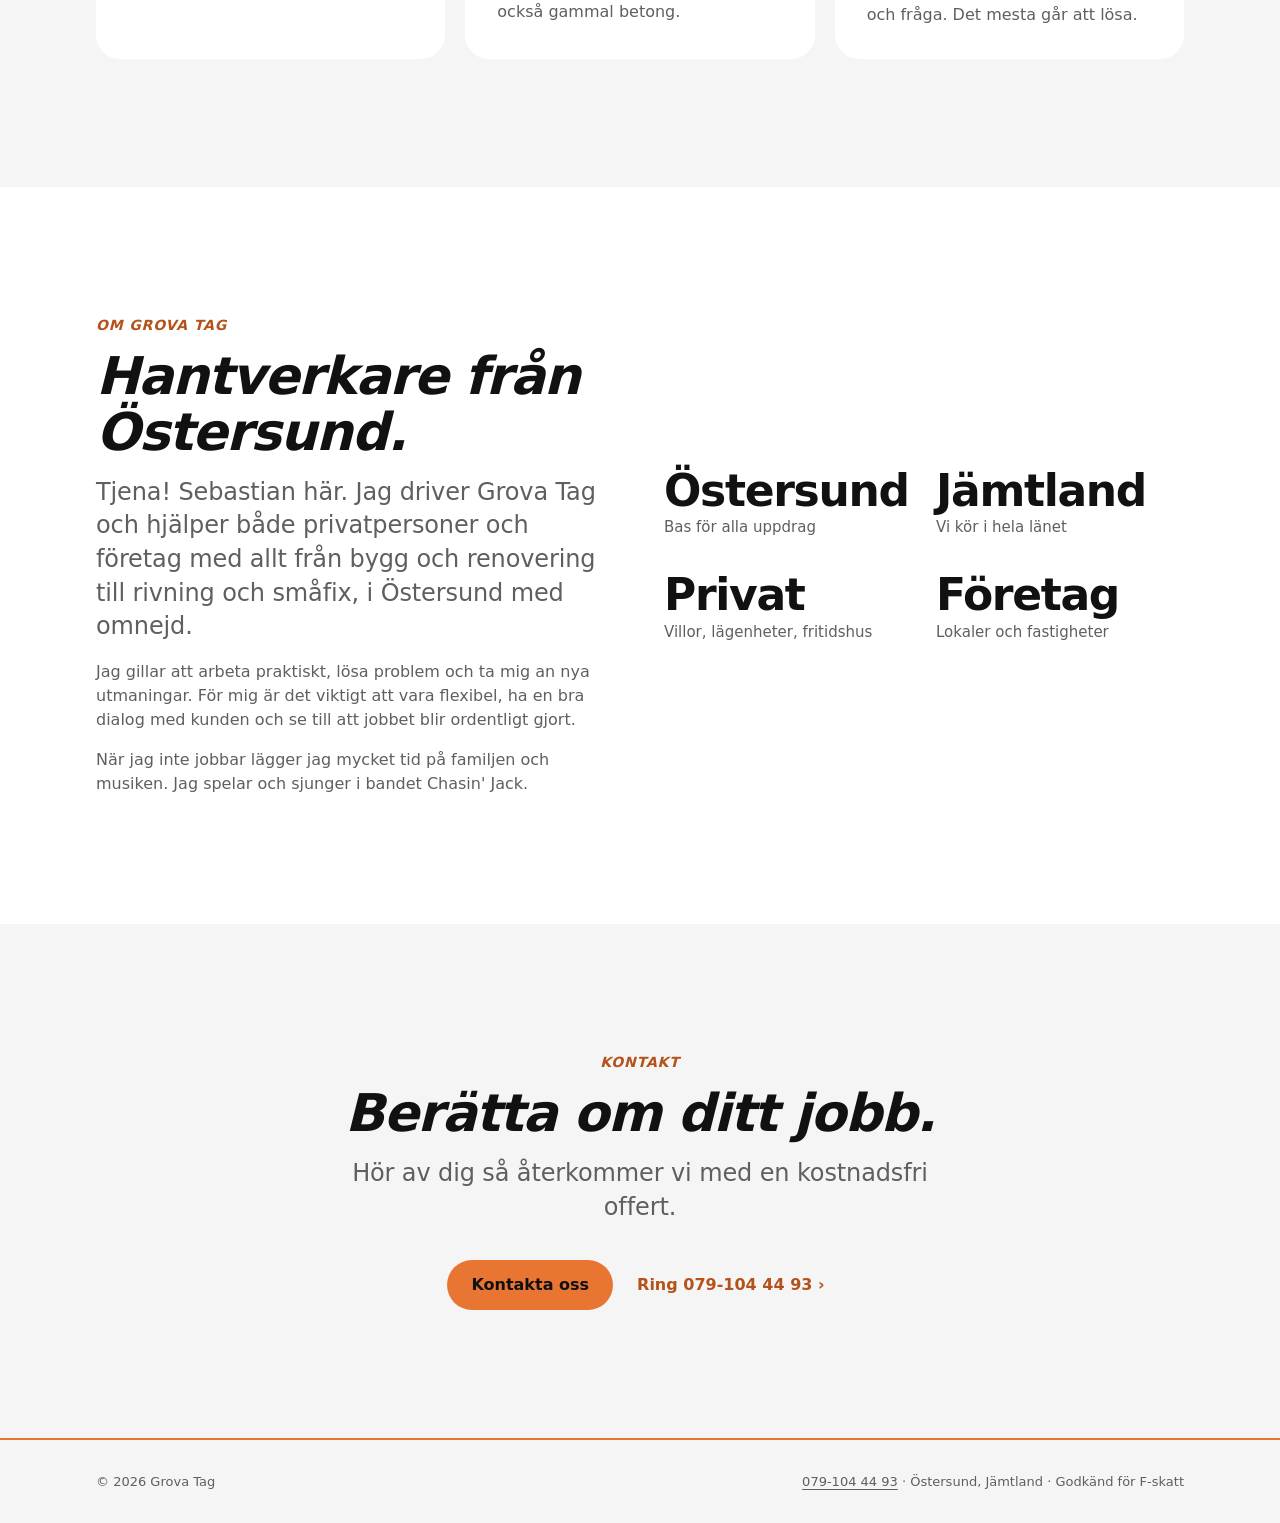
==== commit 52dd4472: "Add phone links, SEO fixes and about-section polish - Link home as ./ instead of index.html to avoid" ====
--- a/index.html
+++ b/index.html
@@ -32,7 +32,15 @@
   "email": "grovatag@hotmail.com",
   "description": "Rivning, håltagning, bygg, renovering och betongjobb i Östersund och hela Jämtland.",
   "address": { "@type": "PostalAddress", "addressLocality": "Östersund", "addressRegion": "Jämtlands län", "addressCountry": "SE" },
-  "areaServed": [{ "@type": "City", "name": "Östersund" }, { "@type": "AdministrativeArea", "name": "Jämtlands län" }]
+  "areaServed": [{ "@type": "City", "name": "Östersund" }, { "@type": "AdministrativeArea", "name": "Jämtlands län" }],
+  "founder": { "@type": "Person", "name": "Sebastian" },
+  "makesOffer": [
+    { "@type": "Offer", "itemOffered": { "@type": "Service", "name": "Rivning", "description": "Invändig och utvändig rivning, från en vägg till hela rum." } },
+    { "@type": "Offer", "itemOffered": { "@type": "Service", "name": "Håltagning", "description": "Kärnborrning och sågning i betong och murverk." } },
+    { "@type": "Offer", "itemOffered": { "@type": "Service", "name": "Bygg", "description": "Tillbyggnader, altaner, förråd och stommar." } },
+    { "@type": "Offer", "itemOffered": { "@type": "Service", "name": "Renovering", "description": "Kök, badrum och hela bostäder." } },
+    { "@type": "Offer", "itemOffered": { "@type": "Service", "name": "Betongjobb", "description": "Gjutning av plattor, grunder, trappor och golv." } }
+  ]
 }
 </script>
 </head>
@@ -41,9 +49,9 @@
 
 <nav>
   <div class="wrap">
-    <a class="logo" href="index.html"><picture><source srcset="bilder/mark-dark.png" media="(prefers-color-scheme: dark)"><img src="bilder/mark.png" alt="Grova Tag" width="341" height="90"></picture></a>
+    <a class="logo" href="./"><picture><source srcset="bilder/mark-dark.png" media="(prefers-color-scheme: dark)"><img src="bilder/mark.png" alt="Grova Tag" width="341" height="90"></picture></a>
     <ul>
-      <li class="wide"><a href="index.html#tjanster">Tjänster</a></li>
+      <li class="wide"><a href="./#tjanster">Tjänster</a></li>
       <li><a href="nyheter.html">Nyheter</a></li>
       <li><a class="btn" href="kontakt.html">Kontakt</a></li>
     </ul>
@@ -63,7 +71,7 @@
       <p class="lead">Rivning, håltagning, bygg, renovering och betongarbeten. Vi tar de grova tagen så att du slipper.</p>
       <div class="actions">
         <a class="btn" href="kontakt.html">Begär offert</a>
-        <a class="btn ghost" href="#tjanster">Våra tjänster ›</a>
+        <a class="btn ghost" href="tel:+46791044493">Ring 079-104 44 93 ›</a>
       </div>
     </div>
   </section>
@@ -72,7 +80,7 @@
     <div class="wrap">
       <div class="head reveal">
         <p class="eyebrow">Tjänster</p>
-        <h2>Det här gör vi.</h2>
+        <h2>Bygg, rivning och håltagning i Östersund.</h2>
       </div>
       <div class="grid">
         <article class="card reveal">
@@ -154,9 +162,9 @@
       <div class="reveal">
         <p class="eyebrow">Om Grova Tag</p>
         <h2>Hantverkare från Östersund.</h2>
-        <p class="lead" style="margin-top:1rem">Tjena! Sebastian här. Jag driver Grova Tag och hjälper både privatpersoner och företag med allt från bygg och renovering till rivning och småfix, i Östersund med omnejd.</p>
-        <p style="margin-top:1rem">Jag gillar att arbeta praktiskt, lösa problem och ta mig an nya utmaningar. För mig är det viktigt att vara flexibel, ha en bra dialog med kunden och se till att jobbet blir ordentligt gjort.</p>
-        <p style="margin-top:1rem">När jag inte jobbar lägger jag mycket tid på familjen och musiken. Jag spelar och sjunger i bandet Chasin' Jack.</p>
+        <p class="lead">Tjena! Sebastian här. Jag driver Grova Tag och hjälper både privatpersoner och företag med allt från bygg och renovering till rivning och småfix, i Östersund med omnejd.</p>
+        <p>Jag gillar att arbeta praktiskt, lösa problem och ta mig an nya utmaningar. För mig är det viktigt att vara flexibel, ha en bra dialog med kunden och se till att jobbet blir ordentligt gjort.</p>
+        <p>När jag inte jobbar lägger jag mycket tid på familjen och musiken. Jag spelar och sjunger i bandet Chasin' Jack.</p>
       </div>
       <div class="facts reveal">
         <div><strong>Östersund</strong><span>Bas för alla uppdrag</span></div>
@@ -172,7 +180,10 @@
       <p class="eyebrow">Kontakt</p>
       <h2>Berätta om ditt jobb.</h2>
       <p class="lead">Hör av dig så återkommer vi med en kostnadsfri offert.</p>
-      <a class="btn" href="kontakt.html">Kontakta oss</a>
+      <div class="actions">
+        <a class="btn" href="kontakt.html">Kontakta oss</a>
+        <a class="btn ghost" href="tel:+46791044493">Ring 079-104 44 93 ›</a>
+      </div>
     </div>
   </section>
 </main>
@@ -182,7 +193,7 @@
 <footer>
   <div class="wrap">
     <span>© <span id="year">2026</span> Grova Tag</span>
-    <span>Östersund, Jämtland · Godkänd för F-skatt</span>
+    <span><a href="tel:+46791044493">079-104 44 93</a> · Östersund, Jämtland · Godkänd för F-skatt</span>
   </div>
 </footer>
 
--- a/styles.css
+++ b/styles.css
@@ -113,10 +113,6 @@
 .card {
   background: var(--surface); border-radius: var(--radius); padding: 2rem;
   display: flex; flex-direction: column; gap: 0.75rem;
-  transition: transform 400ms var(--ease), box-shadow 400ms var(--ease);
-}
-@media (hover: hover) {
-  .card:hover { transform: translateY(-4px); box-shadow: 0 1.25rem 2.5rem -1rem rgba(0, 0, 0, 0.18); }
 }
 .card .num { font-size: 0.8125rem; font-weight: 800; font-style: italic; color: var(--accent-ink); letter-spacing: 0.04em; }
 .card p { color: var(--muted); }
@@ -169,6 +165,8 @@
 .lightbox img { display: block; max-width: 100%; max-height: 90vh; border-radius: 1rem; }
 
 .about { background: var(--surface); }
+.about .lead, .about p + p { margin-top: 1rem; }
+.about p + p { color: var(--muted); }
 .about .wrap { display: grid; gap: 3rem; grid-template-columns: repeat(auto-fit, minmax(18rem, 1fr)); align-items: center; }
 .facts { display: grid; grid-template-columns: 1fr 1fr; gap: 2rem 1.5rem; }
 .facts strong { display: block; font-size: clamp(2rem, 4vw, 2.75rem); letter-spacing: -0.03em; line-height: 1.1; }
@@ -192,6 +190,8 @@
 .contact-info a { transition: transform 100ms ease-out; }
 .contact-info a:active { transform: scale(0.98); }
 .contact-info small { display: block; color: var(--muted); font-size: 0.8125rem; margin-bottom: 0.25rem; }
+.contact-info a b { color: var(--accent-ink); }
+.contact-info a b::after { content: " ›"; content: " ›" / ""; }  /* second line hides the arrow from screen readers where supported */
 .contact-info b { font-size: 1.125rem; font-weight: 600; letter-spacing: -0.01em; }
 
 form { background: var(--surface); border-radius: var(--radius); padding: 2rem; display: grid; gap: 1.1rem; }
@@ -208,6 +208,7 @@
 form .note { color: var(--muted); font-size: 0.8125rem; }
 
 footer { border-top: 2px solid var(--accent); padding-block: 2rem; color: var(--muted); font-size: 0.8125rem; }
+footer a { text-decoration: underline; text-underline-offset: 0.2em; }
 footer .wrap { display: flex; justify-content: space-between; flex-wrap: wrap; gap: 0.5rem; }
 
 /* Gentle reveal on scroll; only applied when JS is running */
@@ -217,8 +218,8 @@
 @media (prefers-reduced-motion: reduce) {
   html { scroll-behavior: auto; }
   .js .reveal { transform: none; transition: opacity 300ms ease; }
-  .card, .btn, .contact-info a, .filters button, .gallery img { transition: none; }
-  .card:hover, .gallery figure:hover img { transform: none; }
+  .btn, .contact-info a, .filters button, .gallery img { transition: none; }
+  .gallery figure:hover img { transform: none; }
   .gallery figure, .lightbox[open] { animation: none; }
 }
 @media (prefers-reduced-transparency: reduce) {
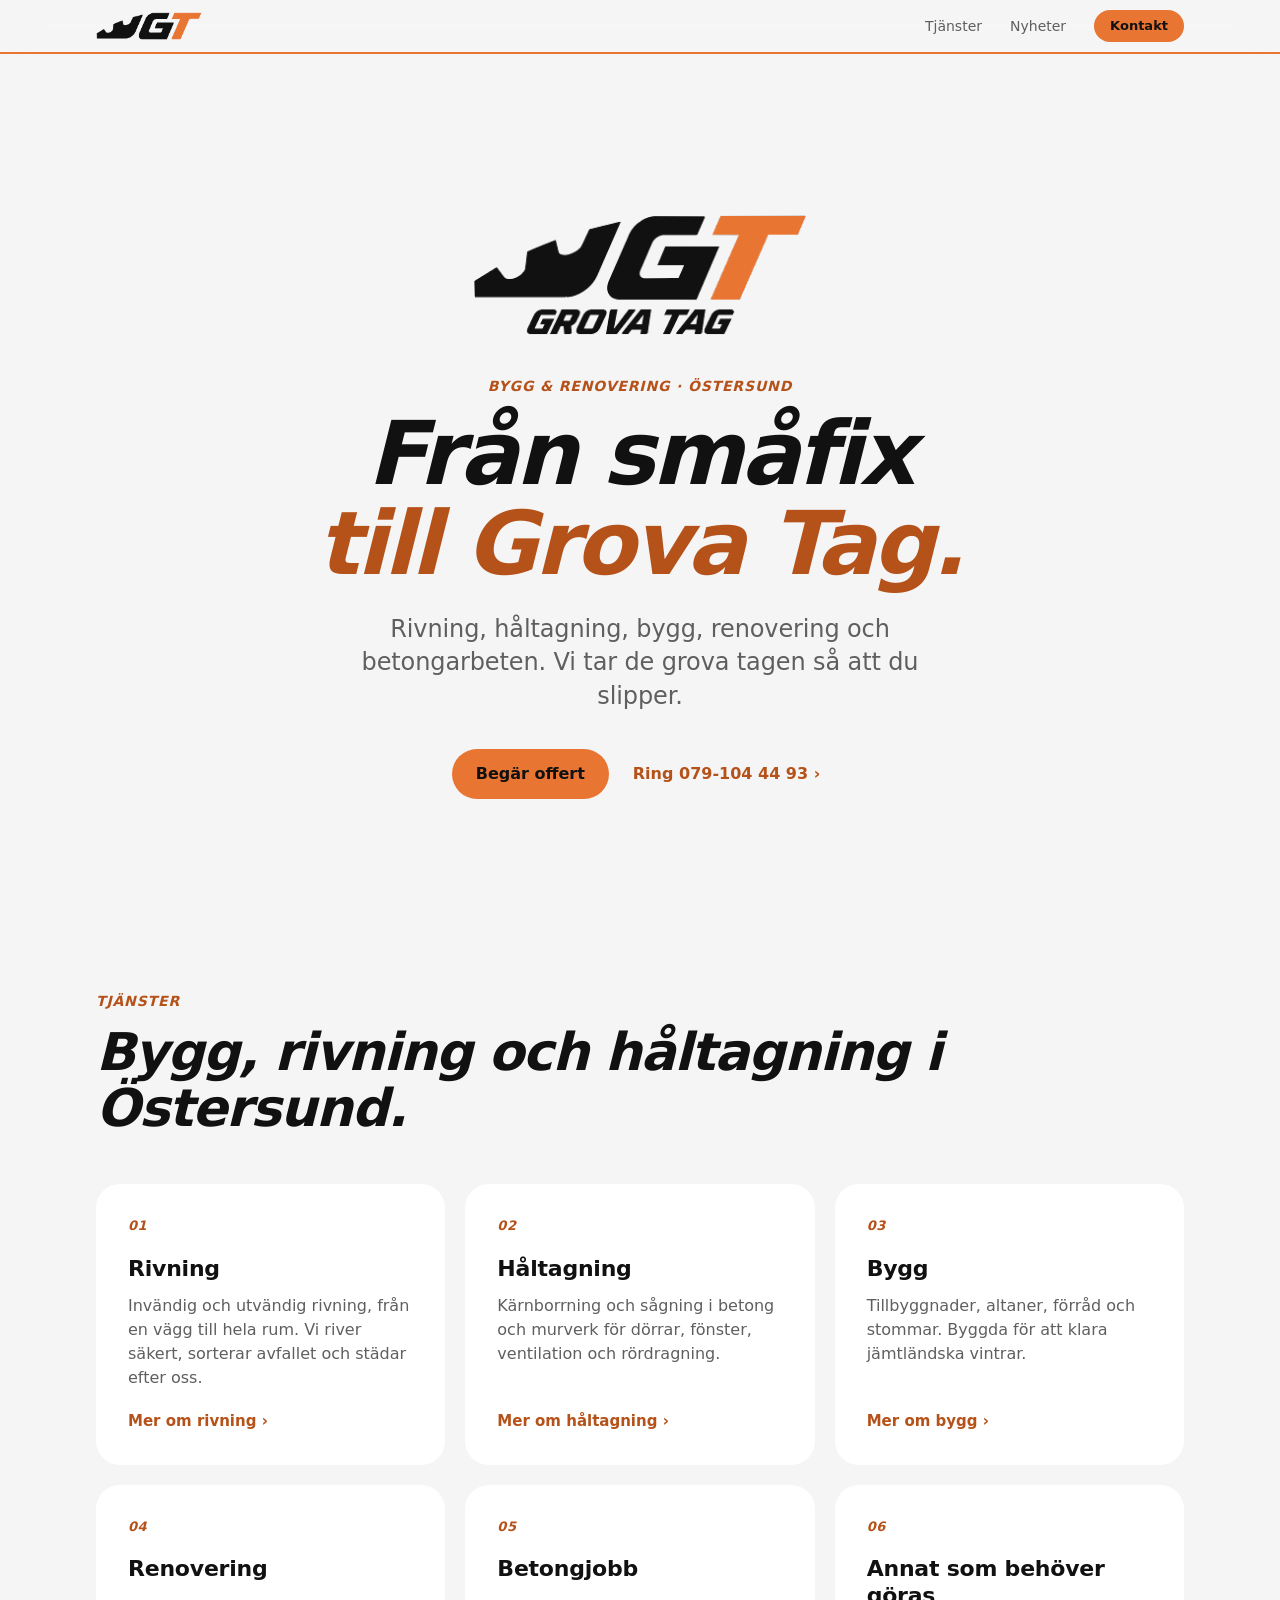
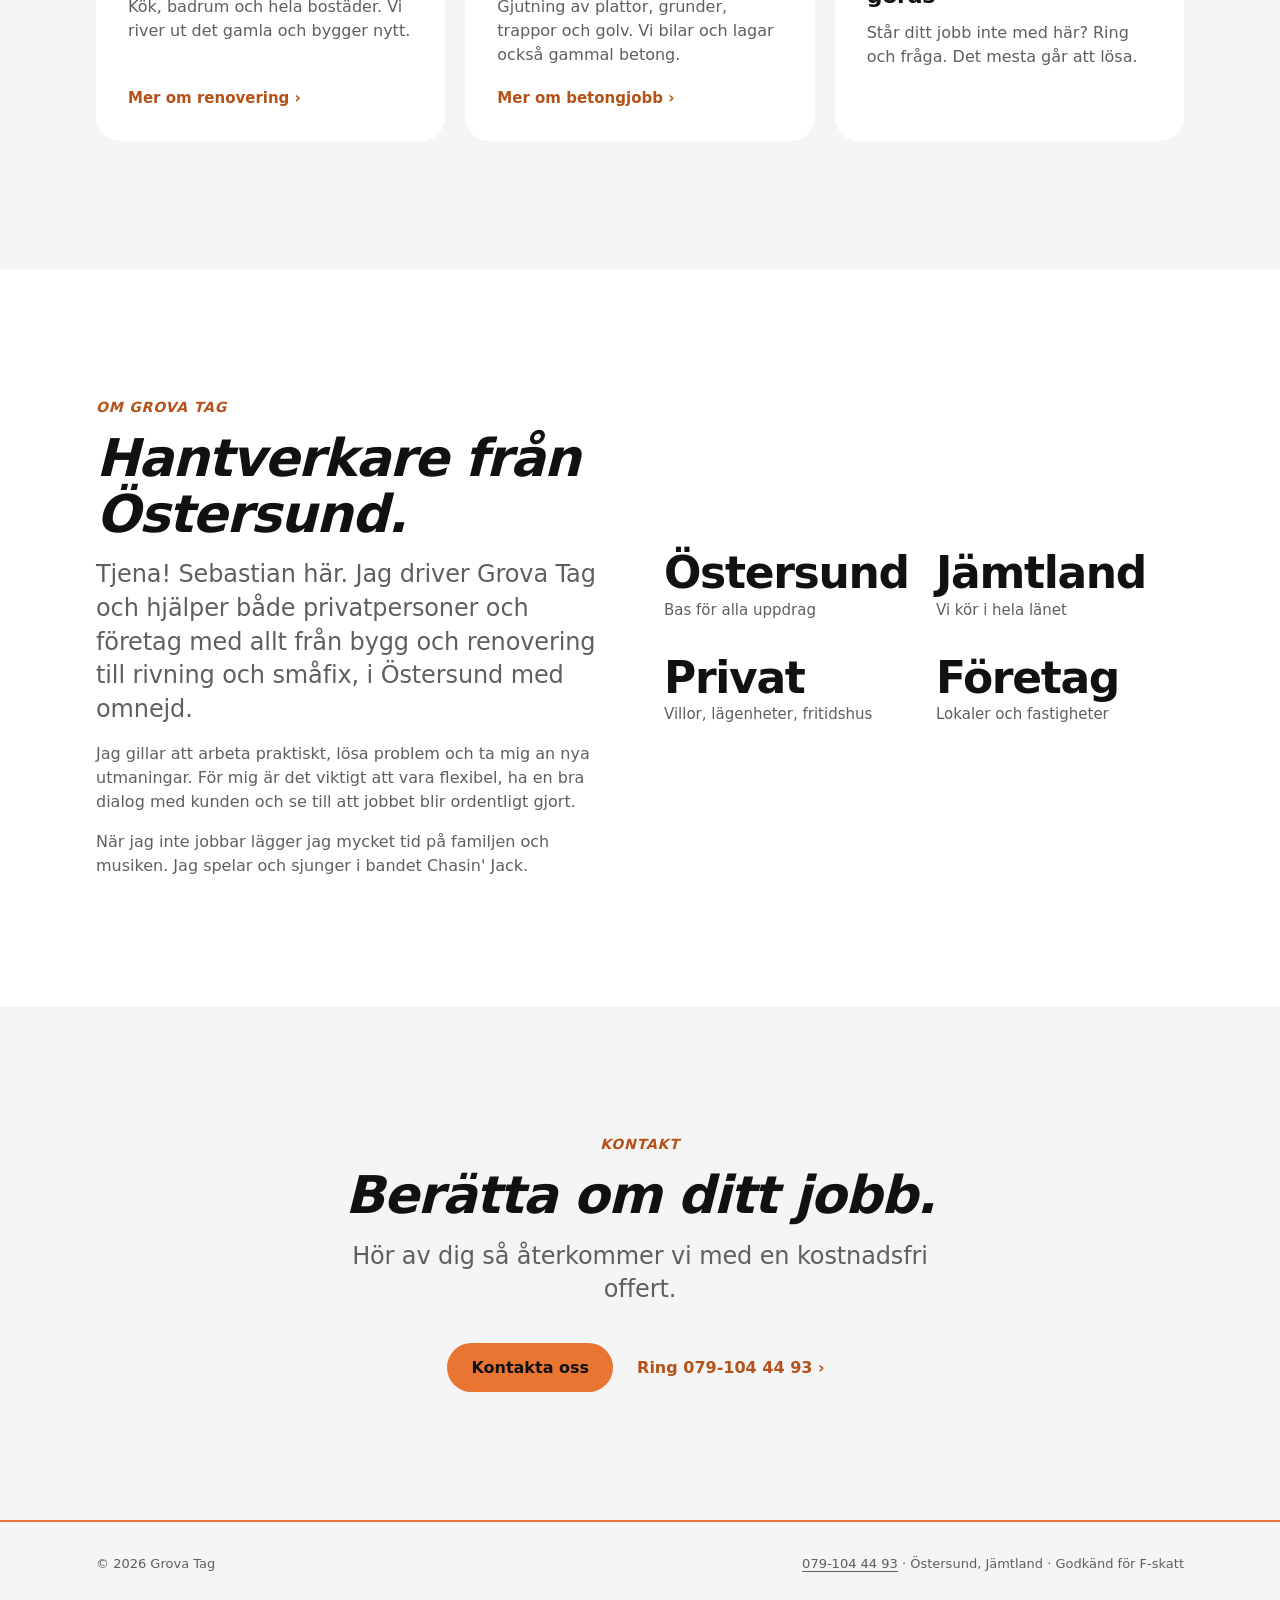
==== commit 14f25c2a: "Add service pages for rivning, håltagning, bygg, renovering and betong - One page per service target" ====
--- a/index.html
+++ b/index.html
@@ -24,6 +24,7 @@
 {
   "@context": "https://schema.org",
   "@type": "GeneralContractor",
+  "@id": "https://grovatag.se/#foretag",
   "name": "Grova Tag",
   "url": "https://grovatag.se/",
   "logo": "https://grovatag.se/bilder/logo.png",
@@ -35,11 +36,11 @@
   "areaServed": [{ "@type": "City", "name": "Östersund" }, { "@type": "AdministrativeArea", "name": "Jämtlands län" }],
   "founder": { "@type": "Person", "name": "Sebastian" },
   "makesOffer": [
-    { "@type": "Offer", "itemOffered": { "@type": "Service", "name": "Rivning", "description": "Invändig och utvändig rivning, från en vägg till hela rum." } },
-    { "@type": "Offer", "itemOffered": { "@type": "Service", "name": "Håltagning", "description": "Kärnborrning och sågning i betong och murverk." } },
-    { "@type": "Offer", "itemOffered": { "@type": "Service", "name": "Bygg", "description": "Tillbyggnader, altaner, förråd och stommar." } },
-    { "@type": "Offer", "itemOffered": { "@type": "Service", "name": "Renovering", "description": "Kök, badrum och hela bostäder." } },
-    { "@type": "Offer", "itemOffered": { "@type": "Service", "name": "Betongjobb", "description": "Gjutning av plattor, grunder, trappor och golv." } }
+    { "@type": "Offer", "itemOffered": { "@type": "Service", "name": "Rivning", "url": "https://grovatag.se/rivning-ostersund.html", "description": "Invändig och utvändig rivning, från en vägg till hela rum." } },
+    { "@type": "Offer", "itemOffered": { "@type": "Service", "name": "Håltagning", "url": "https://grovatag.se/haltagning-ostersund.html", "description": "Kärnborrning och sågning i betong och murverk." } },
+    { "@type": "Offer", "itemOffered": { "@type": "Service", "name": "Bygg", "url": "https://grovatag.se/bygg-ostersund.html", "description": "Tillbyggnader, altaner, förråd och stommar." } },
+    { "@type": "Offer", "itemOffered": { "@type": "Service", "name": "Renovering", "url": "https://grovatag.se/renovering-ostersund.html", "description": "Kök, badrum och hela bostäder." } },
+    { "@type": "Offer", "itemOffered": { "@type": "Service", "name": "Betongjobb", "url": "https://grovatag.se/betong-ostersund.html", "description": "Gjutning av plattor, grunder, trappor och golv." } }
   ]
 }
 </script>
@@ -87,26 +88,31 @@
           <span class="num">01</span>
           <h3>Rivning</h3>
           <p>Invändig och utvändig rivning, från en vägg till hela rum. Vi river säkert, sorterar avfallet och städar efter oss.</p>
+          <a class="more" href="rivning-ostersund.html">Mer om rivning ›</a>
         </article>
         <article class="card reveal">
           <span class="num">02</span>
           <h3>Håltagning</h3>
           <p>Kärnborrning och sågning i betong och murverk för dörrar, fönster, ventilation och rördragning.</p>
+          <a class="more" href="haltagning-ostersund.html">Mer om håltagning ›</a>
         </article>
         <article class="card reveal">
           <span class="num">03</span>
           <h3>Bygg</h3>
           <p>Tillbyggnader, altaner, förråd och stommar. Byggda för att klara jämtländska vintrar.</p>
+          <a class="more" href="bygg-ostersund.html">Mer om bygg ›</a>
         </article>
         <article class="card reveal">
           <span class="num">04</span>
           <h3>Renovering</h3>
           <p>Kök, badrum och hela bostäder. Vi river ut det gamla och bygger nytt.</p>
+          <a class="more" href="renovering-ostersund.html">Mer om renovering ›</a>
         </article>
         <article class="card reveal">
           <span class="num">05</span>
           <h3>Betongjobb</h3>
           <p>Gjutning av plattor, grunder, trappor och golv. Vi bilar och lagar också gammal betong.</p>
+          <a class="more" href="betong-ostersund.html">Mer om betongjobb ›</a>
         </article>
         <article class="card reveal">
           <span class="num">06</span>
--- a/styles.css
+++ b/styles.css
@@ -225,3 +225,17 @@
 @media (prefers-reduced-transparency: reduce) {
   nav { background: var(--bg); backdrop-filter: none; -webkit-backdrop-filter: none; }
 }
+
+/* Service pages */
+.actions.start { justify-content: flex-start; margin-top: 2rem; }
+.card .more { margin-top: auto; padding-top: 0.5rem; color: var(--accent-ink); font-weight: 600; font-size: 0.9375rem; }
+.prose { max-width: 46rem; background: var(--surface); border-radius: var(--radius); padding: 2rem; }
+.prose h2 { font-size: 1.625rem; letter-spacing: -0.02em; margin: 2rem 0 0.75rem; }
+.prose h2:first-child { margin-top: 0; }
+.prose p, .prose li { color: var(--muted); }
+.prose ul, .prose ol { padding-left: 1.25rem; display: grid; gap: 0.4rem; }
+.prose p + p, .prose ol + p { margin-top: 1rem; }
+.prose a, .page-head .eyebrow a { text-decoration: underline; text-underline-offset: 0.2em; }
+.more-services { display: flex; flex-wrap: wrap; align-items: center; gap: 0.5rem 1.25rem; margin-top: 2.5rem; }
+.more-services .eyebrow { width: 100%; }
+.more-services a { color: var(--accent-ink); font-weight: 600; }
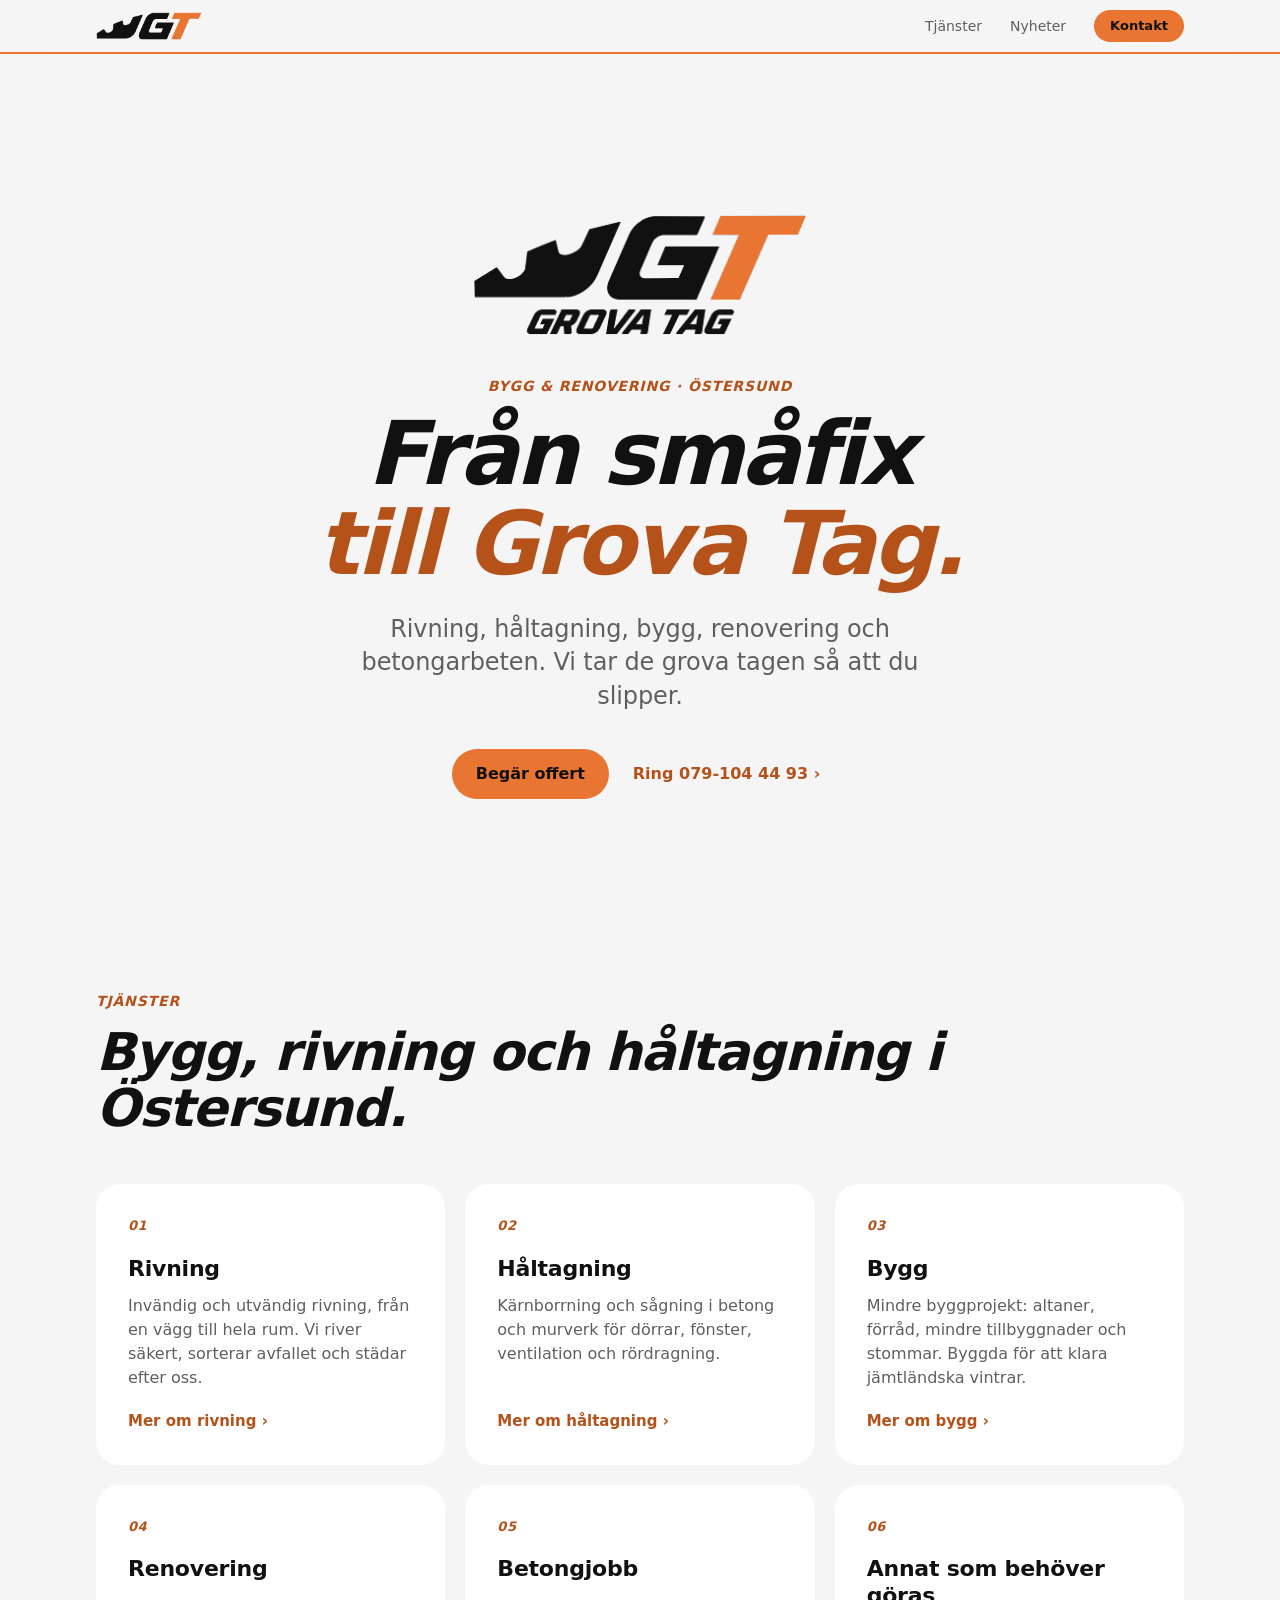
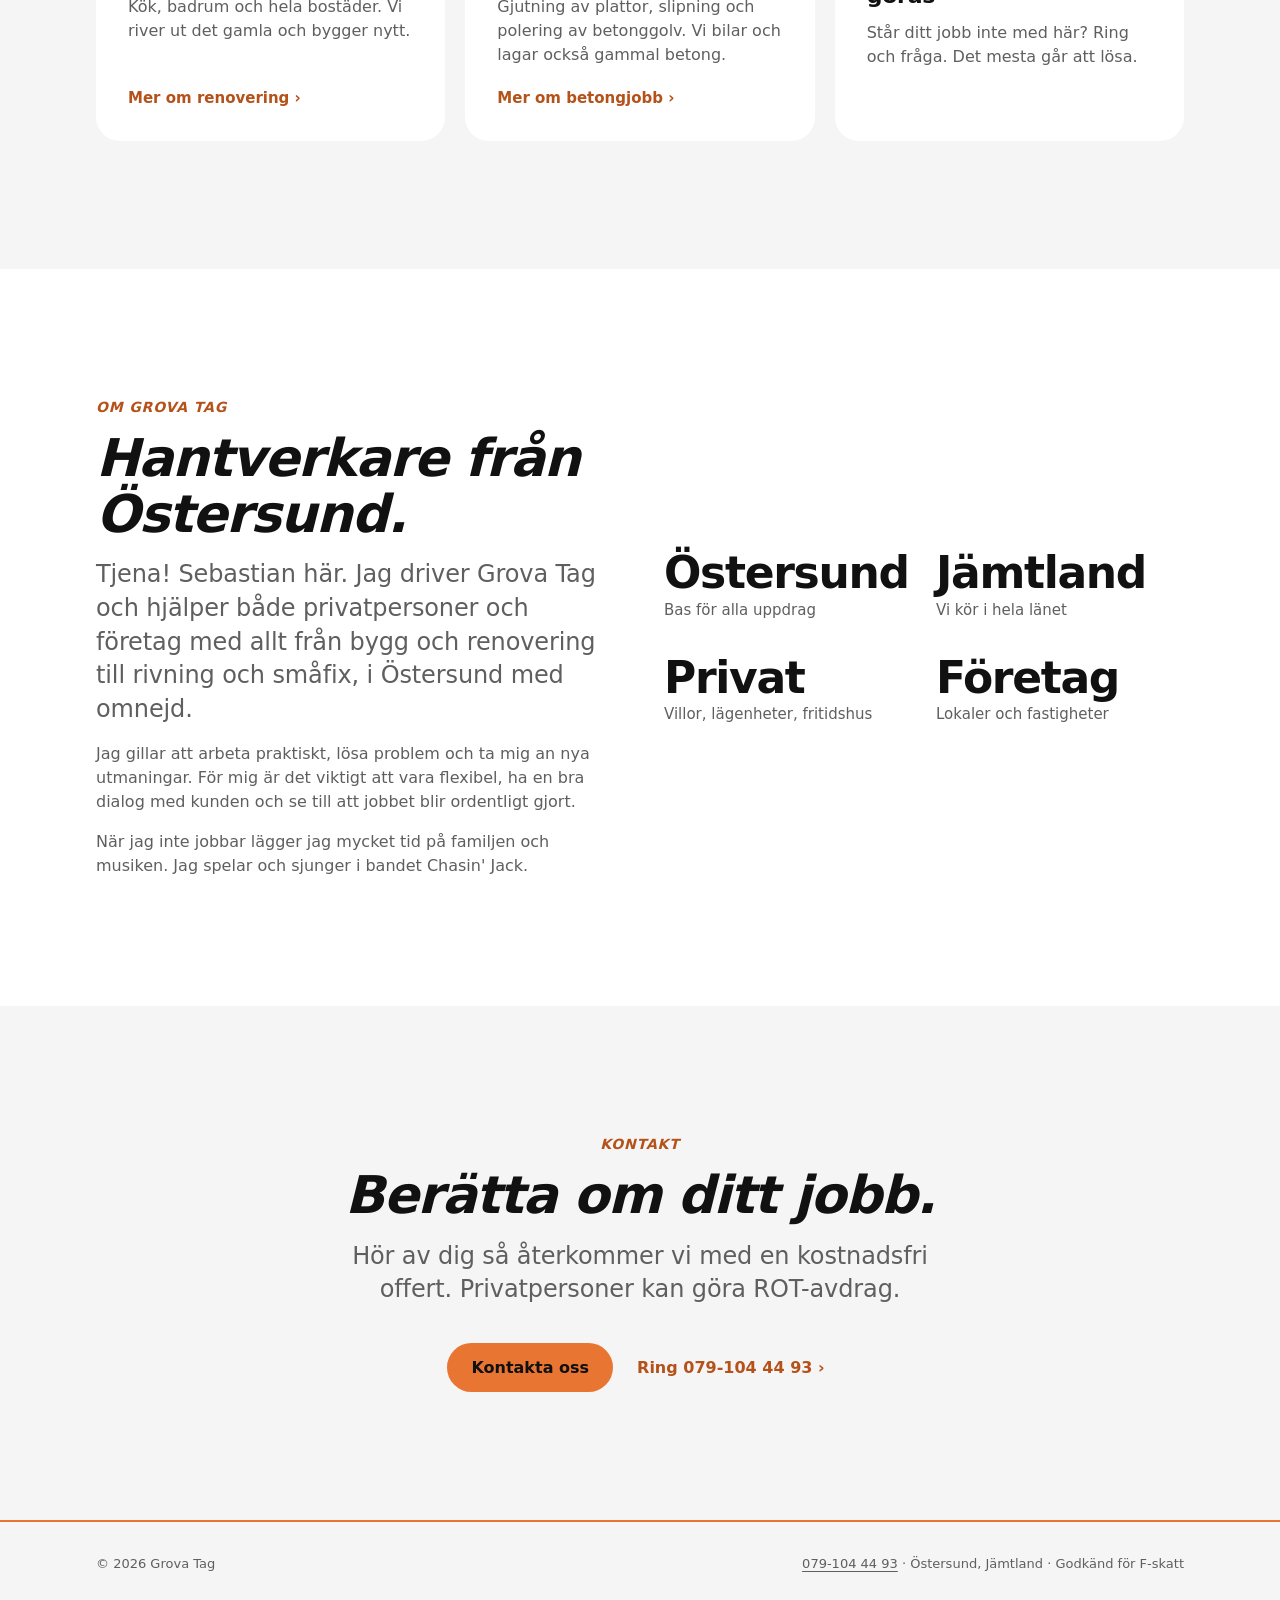
==== commit 2361d5d2: "Apply Sebastian's text corrections, add 404 page and sitemap dates - Betong: add grinding and polish" ====
--- a/index.html
+++ b/index.html
@@ -4,7 +4,7 @@
 <meta charset="utf-8">
 <meta name="viewport" content="width=device-width, initial-scale=1, viewport-fit=cover">
 <title>Grova Tag – Rivning, håltagning & bygg i Östersund</title>
-<meta name="description" content="Grova Tag utför rivning, håltagning, bygg, renovering och betongjobb i Östersund och hela Jämtland.">
+<meta name="description" content="Grova Tag utför rivning, håltagning, bygg, renovering och betongjobb i Östersund och hela Jämtland. ROT-avdrag för privatpersoner.">
 <meta name="theme-color" content="#f5f5f5" media="(prefers-color-scheme: light)">
 <meta name="theme-color" content="#0b0b0b" media="(prefers-color-scheme: dark)">
 <link rel="icon" href="bilder/favicon.png">
@@ -13,7 +13,7 @@
 <meta property="og:type" content="website">
 <meta property="og:url" content="https://grovatag.se/">
 <meta property="og:title" content="Grova Tag – Rivning, håltagning &amp; bygg i Östersund">
-<meta property="og:description" content="Grova Tag utför rivning, håltagning, bygg, renovering och betongjobb i Östersund och hela Jämtland.">
+<meta property="og:description" content="Grova Tag utför rivning, håltagning, bygg, renovering och betongjobb i Östersund och hela Jämtland. ROT-avdrag för privatpersoner.">
 <meta property="og:image" content="https://grovatag.se/bilder/delning.png">
 <meta property="og:locale" content="sv_SE">
 <meta property="og:site_name" content="Grova Tag">
@@ -38,9 +38,9 @@
   "makesOffer": [
     { "@type": "Offer", "itemOffered": { "@type": "Service", "name": "Rivning", "url": "https://grovatag.se/rivning-ostersund.html", "description": "Invändig och utvändig rivning, från en vägg till hela rum." } },
     { "@type": "Offer", "itemOffered": { "@type": "Service", "name": "Håltagning", "url": "https://grovatag.se/haltagning-ostersund.html", "description": "Kärnborrning och sågning i betong och murverk." } },
-    { "@type": "Offer", "itemOffered": { "@type": "Service", "name": "Bygg", "url": "https://grovatag.se/bygg-ostersund.html", "description": "Tillbyggnader, altaner, förråd och stommar." } },
+    { "@type": "Offer", "itemOffered": { "@type": "Service", "name": "Bygg", "url": "https://grovatag.se/bygg-ostersund.html", "description": "Mindre byggprojekt: altaner, förråd, mindre tillbyggnader och stommar." } },
     { "@type": "Offer", "itemOffered": { "@type": "Service", "name": "Renovering", "url": "https://grovatag.se/renovering-ostersund.html", "description": "Kök, badrum och hela bostäder." } },
-    { "@type": "Offer", "itemOffered": { "@type": "Service", "name": "Betongjobb", "url": "https://grovatag.se/betong-ostersund.html", "description": "Gjutning av plattor, grunder, trappor och golv." } }
+    { "@type": "Offer", "itemOffered": { "@type": "Service", "name": "Betongjobb", "url": "https://grovatag.se/betong-ostersund.html", "description": "Gjutning av plattor, slipning och polering av betong." } }
   ]
 }
 </script>
@@ -99,7 +99,7 @@
         <article class="card reveal">
           <span class="num">03</span>
           <h3>Bygg</h3>
-          <p>Tillbyggnader, altaner, förråd och stommar. Byggda för att klara jämtländska vintrar.</p>
+          <p>Mindre byggprojekt: altaner, förråd, mindre tillbyggnader och stommar. Byggda för att klara jämtländska vintrar.</p>
           <a class="more" href="bygg-ostersund.html">Mer om bygg ›</a>
         </article>
         <article class="card reveal">
@@ -111,7 +111,7 @@
         <article class="card reveal">
           <span class="num">05</span>
           <h3>Betongjobb</h3>
-          <p>Gjutning av plattor, grunder, trappor och golv. Vi bilar och lagar också gammal betong.</p>
+          <p>Gjutning av plattor, slipning och polering av betonggolv. Vi bilar och lagar också gammal betong.</p>
           <a class="more" href="betong-ostersund.html">Mer om betongjobb ›</a>
         </article>
         <article class="card reveal">
@@ -185,7 +185,7 @@
     <div class="wrap reveal">
       <p class="eyebrow">Kontakt</p>
       <h2>Berätta om ditt jobb.</h2>
-      <p class="lead">Hör av dig så återkommer vi med en kostnadsfri offert.</p>
+      <p class="lead">Hör av dig så återkommer vi med en kostnadsfri offert. Privatpersoner kan göra ROT-avdrag.</p>
       <div class="actions">
         <a class="btn" href="kontakt.html">Kontakta oss</a>
         <a class="btn ghost" href="tel:+46791044493">Ring 079-104 44 93 ›</a>
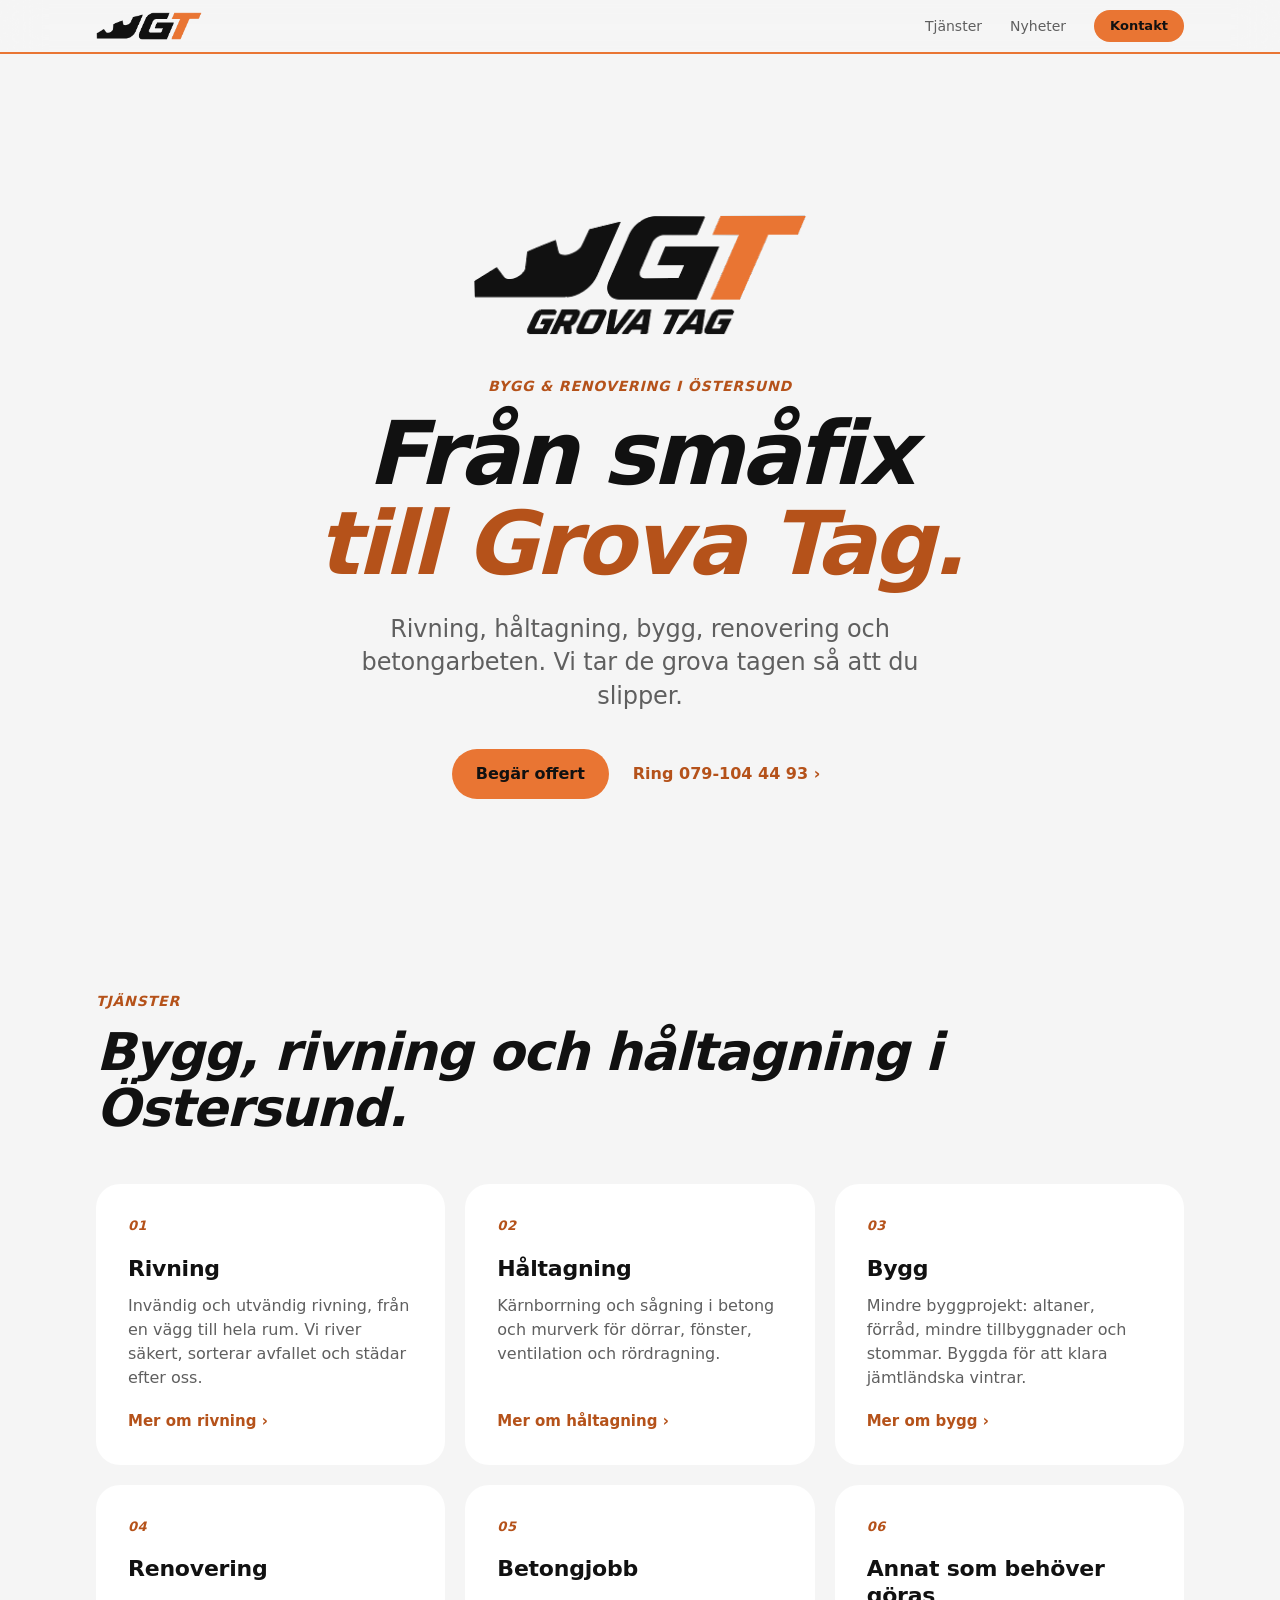
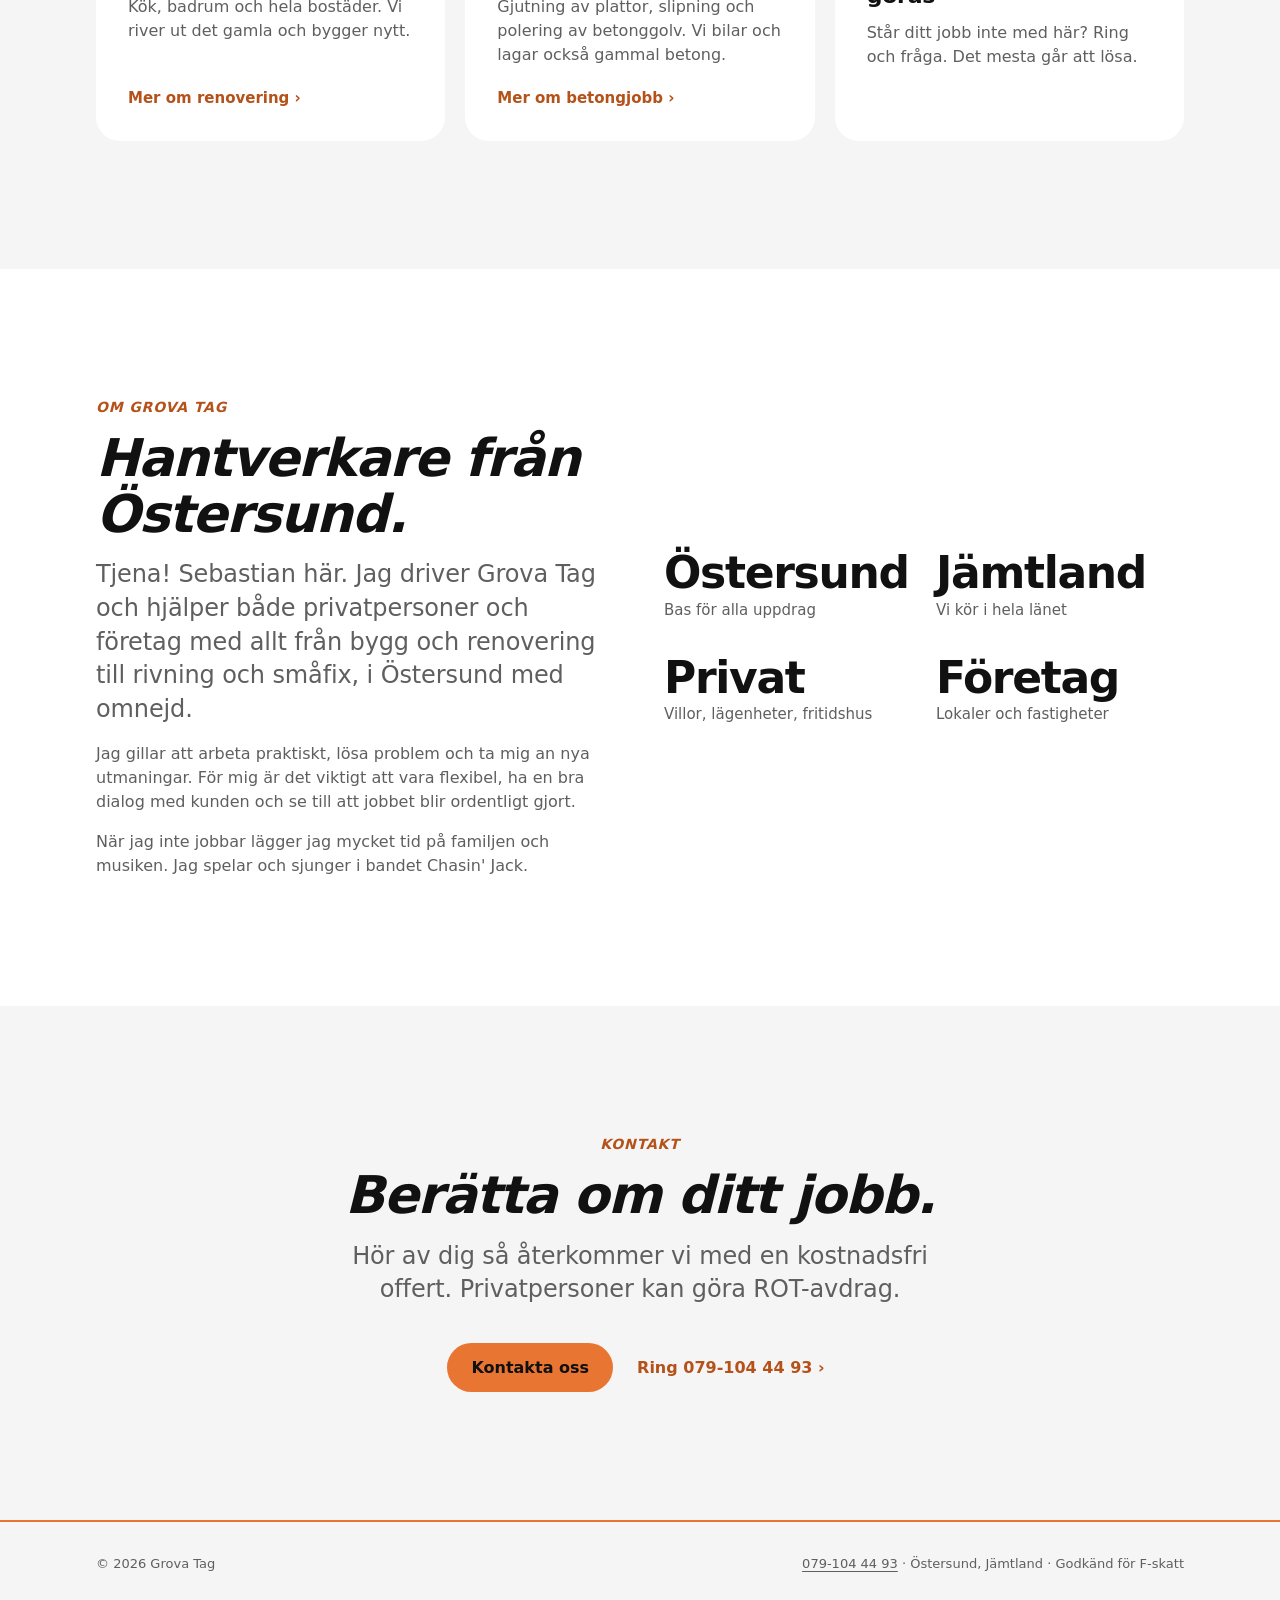
==== commit ea07e43b: "Use kontakt@grovatag.se and put keyword line in homepage H1 Co-Authored-By: Claude Opus 5.5 <noreply" ====
--- a/index.html
+++ b/index.html
@@ -30,7 +30,7 @@
   "logo": "https://grovatag.se/bilder/logo.png",
   "image": "https://grovatag.se/bilder/delning.png",
   "telephone": "+46791044493",
-  "email": "grovatag@hotmail.com",
+  "email": "kontakt@grovatag.se",
   "description": "Rivning, håltagning, bygg, renovering och betongjobb i Östersund och hela Jämtland.",
   "address": { "@type": "PostalAddress", "addressLocality": "Östersund", "addressRegion": "Jämtlands län", "addressCountry": "SE" },
   "areaServed": [{ "@type": "City", "name": "Östersund" }, { "@type": "AdministrativeArea", "name": "Jämtlands län" }],
@@ -65,10 +65,9 @@
     <video class="hero-media" autoplay muted loop playsinline aria-hidden="true">
       <source src="bilder/hero.mp4" type="video/mp4" media="(min-width: 60rem)" onerror="this.parentNode.remove()">
     </video>
-    <div class="wrap reveal">
+    <div class="wrap">
       <picture><source srcset="bilder/logo-dark.png" media="(prefers-color-scheme: dark)"><img class="hero-logo" src="bilder/logo.png" alt="" width="341" height="124"></picture>
-      <p class="eyebrow">Bygg &amp; renovering · Östersund</p>
-      <h1>Från småfix<br><span>till Grova Tag.</span></h1>
+      <h1><span class="eyebrow">Bygg &amp; renovering i Östersund</span> Från småfix<br><span>till Grova Tag.</span></h1>
       <p class="lead">Rivning, håltagning, bygg, renovering och betongarbeten. Vi tar de grova tagen så att du slipper.</p>
       <div class="actions">
         <a class="btn" href="kontakt.html">Begär offert</a>
--- a/styles.css
+++ b/styles.css
@@ -74,6 +74,7 @@
 .hero .lead { margin: 1.5rem auto 2.25rem; }
 .hero-logo { display: block; width: min(21rem, 72vw); height: auto; margin: 0 auto 2.5rem; }
 .hero h1 span { color: var(--accent-ink); }
+.hero h1 .eyebrow { display: block; line-height: 1.5; }  /* keyword line inside the H1, styled like the old eyebrow */
 /* Desktop with video: dark band, text left, footage fading in from the right */
 .hero-media { display: none; }
 @media (min-width: 60rem) {
